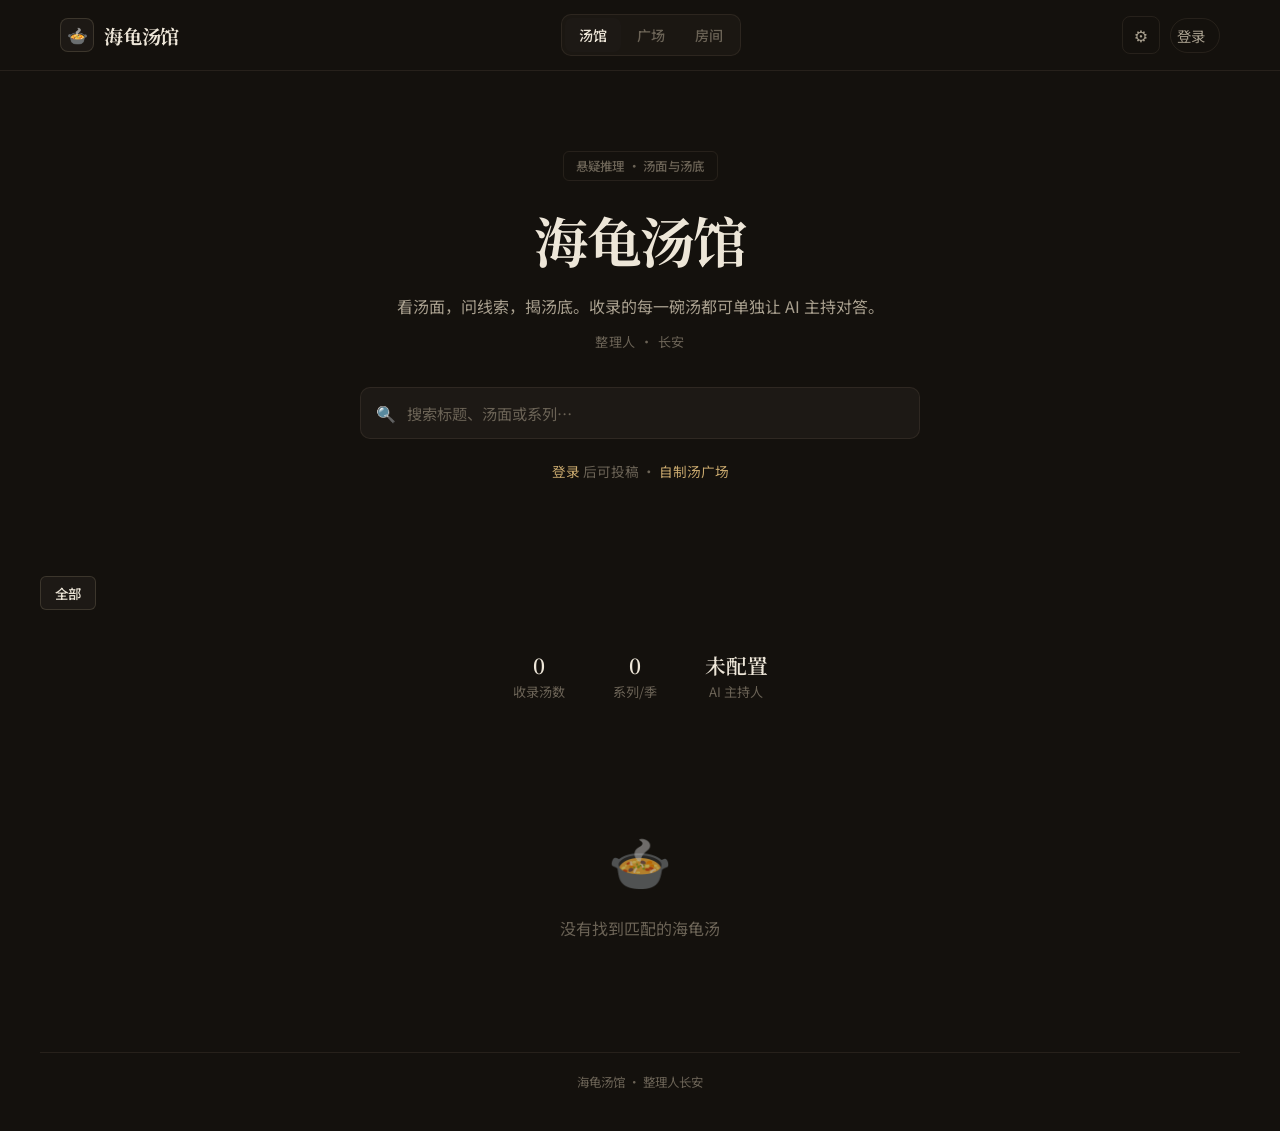
==== frontend/index.html @ 5878ccf5 "适配普通 PHP 虚拟主机：PHP 7.4 兼容、MySQL/SQLite 双驱、无 URL 重写、Resend 邮件 - 移除 PHP 8+ 箭头函数，补齐 str_starts_with/ends" ====
<!DOCTYPE html>
<html lang="zh-CN">
<head>
  <meta charset="UTF-8" />
  <meta name="viewport" content="width=device-width, initial-scale=1.0, maximum-scale=1.0, user-scalable=no, viewport-fit=cover" />
  <title>海龟汤馆 · 悬疑推理收录站</title>
  <meta name="description" content="收录经典海龟汤谜题，AI 主持、多人房间、邮箱注册登录。" />
  <link rel="preconnect" href="https://fonts.googleapis.com" />
  <link rel="preconnect" href="https://fonts.gstatic.com" crossorigin />
  <link href="https://fonts.googleapis.com/css2?family=Noto+Serif+SC:wght@400;600;700&family=Noto+Sans+SC:wght@300;400;500;700&display=swap" rel="stylesheet" />
  <link rel="stylesheet" href="./css/styles.css?v=17" />
  <link rel="manifest" href="./manifest.json" />
  <meta name="apple-mobile-web-app-capable" content="yes" />
  <meta name="apple-mobile-web-app-status-bar-style" content="black-translucent" />
</head>
<body>
  <div id="app"></div>
  <div id="toast" class="toast"></div>
  <script src="./js/marked.min.js"></script>
  <script src="./js/purify.min.js"></script>
  <script src="./js/app.js?v=17"></script>
  <script>
    if ('serviceWorker' in navigator) {
      navigator.serviceWorker.register('./sw.js').catch(() => {});
    }
  </script>
</body>
</html>
---- frontend/css/styles.css ----
:root {
  --bg: #14110d;
  --bg-2: #1a1612;
  --bg-3: #221d18;
  --card: rgba(200, 180, 150, 0.04);
  --card-hover: rgba(200, 180, 150, 0.07);
  --card-solid: #1d1915;
  --text: #ede6d8;
  --text-2: #a89f8e;
  --text-3: #6b6356;
  --accent: #c9a96e;
  --accent-2: #c9a96e;
  --accent-glow: rgba(201, 169, 110, 0.2);
  --danger: #d97168;
  --success: #8aa872;
  --warning: #d4a968;
  --shadow: 0 16px 48px rgba(0, 0, 0, 0.4);
  --shadow-sm: 0 6px 20px rgba(0, 0, 0, 0.24);
  --radius: 14px;
  --radius-sm: 10px;
  --radius-xs: 6px;
  --line: rgba(200, 180, 150, 0.1);
  --line-strong: rgba(200, 180, 150, 0.18);
}

* {
  box-sizing: border-box;
}

html {
  scroll-behavior: smooth;
}

html, body {
  margin: 0;
  padding: 0;
  background: var(--bg);
  color: var(--text);
  font-family: "Noto Sans SC", system-ui, -apple-system, BlinkMacSystemFont, sans-serif;
  min-height: 100vh;
  -webkit-font-smoothing: antialiased;
  -moz-osx-font-smoothing: grayscale;
}

::selection {
  background: rgba(201, 169, 110, 0.25);
  color: #fff;
}

#app {
  min-height: 100vh;
}

a {
  color: inherit;
  text-decoration: none;
}

button {
  font-family: inherit;
  border: none;
  cursor: pointer;
}

input, textarea {
  font-family: inherit;
}

/* Scrollbar */
::-webkit-scrollbar {
  width: 8px;
  height: 8px;
}
::-webkit-scrollbar-track {
  background: transparent;
}
::-webkit-scrollbar-thumb {
  background: rgba(200, 180, 150, 0.12);
  border-radius: 99px;
}
::-webkit-scrollbar-thumb:hover {
  background: rgba(200, 180, 150, 0.2);
}

/* Background */
.page {
  min-height: 100vh;
  position: relative;
  overflow-x: hidden;
}

.page::before {
  content: "";
  position: fixed;
  inset: 0;
  background: var(--bg);
  z-index: -2;
  pointer-events: none;
}

.container {
  max-width: 1200px;
  margin: 0 auto;
  padding: 0 20px;
}

.container-sm {
  max-width: 480px;
  margin: 0 auto;
  padding: 0 20px;
}

/* Header */
.header {
  padding: 14px 0;
  padding-top: calc(14px + env(safe-area-inset-top, 0px));
  position: sticky;
  top: 0;
  z-index: 50;
  background: var(--bg);
  border-bottom: 1px solid var(--line);
}

.header-inner {
  display: flex;
  align-items: center;
  justify-content: space-between;
  gap: 16px;
}

.logo {
  display: flex;
  align-items: center;
  gap: 10px;
  font-weight: 700;
  font-size: 1.2rem;
  letter-spacing: -0.01em;
  transition: opacity 0.2s ease;
  font-family: "Noto Serif SC", serif;
}

.logo:hover {
  opacity: 0.85;
}

.logo-icon {
  width: 34px;
  height: 34px;
  border-radius: 8px;
  background: var(--card-solid);
  border: 1px solid var(--line-strong);
  display: grid;
  place-items: center;
  font-size: 1.05rem;
}

.nav {
  display: flex;
  align-items: center;
  gap: 2px;
  background: var(--card);
  padding: 3px;
  border-radius: var(--radius-sm);
  border: 1px solid var(--line);
}

.nav-item {
  padding: 7px 14px;
  border-radius: 7px;
  color: var(--text-3);
  font-size: 0.88rem;
  font-weight: 500;
  transition: all 0.2s ease;
}

.nav-item:hover {
  color: var(--text-2);
  background: var(--card-hover);
}

.nav-item.active {
  color: var(--text);
  background: var(--card-solid);
}

.header-actions {
  display: flex;
  align-items: center;
  gap: 10px;
}

.btn-icon {
  width: 38px;
  height: 38px;
  border-radius: 8px;
  background: transparent;
  color: var(--text-2);
  display: grid;
  place-items: center;
  transition: all 0.2s ease;
  font-size: 1rem;
  border: 1px solid var(--line);
}

.btn-icon:hover {
  background: var(--card-hover);
  color: var(--text);
}

.btn-icon.has-key {
  color: var(--success);
  border-color: rgba(138, 168, 114, 0.3);
}

.user-chip {
  display: inline-flex;
  align-items: center;
  gap: 8px;
  padding: 6px 14px 6px 6px;
  border-radius: 999px;
  background: transparent;
  color: var(--text-2);
  font-size: 0.9rem;
  transition: all 0.2s ease;
  border: 1px solid var(--line);
}

.user-chip:hover {
  background: var(--card-hover);
  color: var(--text);
}

.user-avatar {
  width: 26px;
  height: 26px;
  border-radius: 50%;
  background: var(--card-solid);
  border: 1px solid var(--line-strong);
  color: var(--accent);
  display: grid;
  place-items: center;
  font-size: 0.8rem;
  font-weight: 700;
}

/* Hero */
.hero {
  padding: 80px 0 48px;
  text-align: center;
  position: relative;
}

.hero-badge {
  display: inline-flex;
  align-items: center;
  gap: 8px;
  padding: 5px 12px;
  border-radius: var(--radius-xs);
  background: transparent;
  color: var(--text-3);
  font-size: 0.78rem;
  font-weight: 500;
  margin-bottom: 28px;
  border: 1px solid var(--line);
  letter-spacing: 0.02em;
}

.hero h1 {
  font-family: "Noto Serif SC", serif;
  font-size: clamp(2.2rem, 6vw, 3.4rem);
  font-weight: 700;
  margin: 0 0 20px;
  line-height: 1.15;
  letter-spacing: -0.02em;
  color: var(--text);
}

.hero p {
  color: var(--text-2);
  font-size: 1rem;
  max-width: 560px;
  margin: 0 auto 12px;
  line-height: 1.8;
}

.curator {
  color: var(--text-3);
  font-size: 0.82rem;
  font-weight: 400;
  margin-bottom: 36px;
  letter-spacing: 0.06em;
}

.search-box {
  position: relative;
  max-width: 560px;
  margin: 0 auto;
}

.search-box input {
  width: 100%;
  padding: 14px 20px 14px 46px;
  border-radius: var(--radius-sm);
  border: 1px solid var(--line);
  background: var(--card-solid);
  color: var(--text);
  font-size: 0.95rem;
  outline: none;
  transition: all 0.2s ease;
}

.search-box input::placeholder {
  color: var(--text-3);
}

.search-box input:focus {
  border-color: var(--accent);
  background: var(--bg-3);
}

.search-icon {
  position: absolute;
  left: 16px;
  top: 50%;
  transform: translateY(-50%);
  color: var(--text-3);
  pointer-events: none;
  font-size: 1rem;
}

/* Filters */
.filters {
  display: flex;
  gap: 8px;
  overflow-x: auto;
  padding: 8px 0 28px;
  margin-top: 24px;
  -webkit-overflow-scrolling: touch;
  scrollbar-width: none;
}

.filters::-webkit-scrollbar {
  display: none;
}

.filter-chip {
  flex-shrink: 0;
  padding: 6px 14px;
  border-radius: var(--radius-xs);
  background: transparent;
  color: var(--text-2);
  font-size: 0.84rem;
  font-weight: 500;
  border: 1px solid var(--line);
  transition: all 0.2s ease;
}

.filter-chip:hover {
  background: var(--card-hover);
  color: var(--text);
}

.filter-chip.active {
  background: var(--card-solid);
  color: var(--text);
  border-color: var(--line-strong);
}

/* Stats */
.stats-bar {
  display: flex;
  justify-content: center;
  gap: 48px;
  padding: 12px 0 32px;
  color: var(--text-3);
  font-size: 0.82rem;
}

.stat {
  text-align: center;
}

.stat strong {
  color: var(--text);
  font-size: 1.3rem;
  font-weight: 600;
  display: block;
  margin-bottom: 2px;
  font-family: "Noto Serif SC", serif;
}

/* Section titles */
.section-title {
  font-family: "Noto Serif SC", serif;
  font-size: 1.2rem;
  font-weight: 600;
  margin: 40px 0 18px;
  padding-left: 12px;
  border-left: 2px solid var(--accent);
  display: flex;
  align-items: center;
  gap: 10px;
  color: var(--text);
}

/* Cards grid */
.grid {
  display: grid;
  grid-template-columns: repeat(auto-fill, minmax(min(100%, 290px), 1fr));
  gap: 16px;
  padding-bottom: 48px;
}

.card {
  background: var(--card);
  border: 1px solid var(--line);
  border-radius: var(--radius);
  padding: 20px;
  cursor: pointer;
  transition: border-color 0.2s ease, background 0.2s ease;
  position: relative;
  overflow: hidden;
  animation: fadeInUp 0.4s ease both;
}

.card:hover {
  border-color: var(--line-strong);
  background: var(--card-hover);
}

.card-tag {
  display: inline-flex;
  align-items: center;
  gap: 4px;
  padding: 3px 10px;
  border-radius: var(--radius-xs);
  background: transparent;
  color: var(--accent);
  font-size: 0.72rem;
  font-weight: 500;
  margin-bottom: 12px;
  letter-spacing: 0.02em;
  border: 1px solid var(--line);
}

.card h3 {
  font-family: "Noto Serif SC", serif;
  font-size: 1.08rem;
  font-weight: 600;
  margin: 0 0 8px;
  line-height: 1.4;
  color: var(--text);
}

.card p {
  color: var(--text-3);
  font-size: 0.86rem;
  line-height: 1.65;
  margin: 0;
  display: -webkit-box;
  -webkit-line-clamp: 3;
  -webkit-box-orient: vertical;
  overflow: hidden;
}

/* Modal / detail */
.overlay {
  position: fixed;
  inset: 0;
  background: rgba(0, 0, 0, 0.7);
  z-index: 100;
  opacity: 0;
  pointer-events: none;
  transition: opacity 0.25s ease;
}

.overlay.open {
  opacity: 1;
  pointer-events: auto;
}

.modal {
  position: fixed;
  left: 50%;
  top: 50%;
  transform: translate(-50%, -48%) scale(0.98);
  width: min(760px, calc(100vw - 32px));
  max-height: calc(100vh - 32px);
  background: var(--bg-2);
  border: 1px solid var(--line-strong);
  border-radius: var(--radius);
  box-shadow: var(--shadow);
  z-index: 101;
  opacity: 0;
  pointer-events: none;
  transition: opacity 0.25s ease, transform 0.25s ease;
  display: flex;
  flex-direction: column;
}

.modal.open {
  opacity: 1;
  pointer-events: auto;
  transform: translate(-50%, -50%) scale(1);
}

.modal-header {
  display: flex;
  align-items: flex-start;
  justify-content: space-between;
  gap: 16px;
  padding: 26px 28px 18px;
  border-bottom: 1px solid rgba(200, 180, 150, 0.08);
}

.modal-title {
  font-family: "Noto Serif SC", serif;
  font-size: 1.5rem;
  font-weight: 700;
  margin: 0 0 8px;
  line-height: 1.25;
}

.modal-meta {
  color: var(--text-3);
  font-size: 0.85rem;
}

.modal-close {
  width: 38px;
  height: 38px;
  border-radius: 50%;
  background: rgba(200, 180, 150, 0.06);
  color: var(--text-2);
  display: grid;
  place-items: center;
  flex-shrink: 0;
  transition: all 0.2s ease;
  border: 1px solid rgba(200, 180, 150, 0.08);
  font-size: 1.1rem;
}

.modal-close:hover {
  background: rgba(200, 180, 150, 0.13);
  color: var(--text);
  transform: rotate(90deg);
}

.modal-body {
  padding: 24px 28px;
  overflow-y: auto;
  flex: 1;
}

.section-label {
  display: inline-flex;
  align-items: center;
  gap: 8px;
  font-size: 0.78rem;
  font-weight: 700;
  text-transform: uppercase;
  letter-spacing: 0.08em;
  margin-bottom: 10px;
  color: var(--accent);
}

.section-label::before {
  content: "";
  width: 6px;
  height: 6px;
  border-radius: 50%;
  background: currentColor;
}

.section-label.base {
  color: var(--accent-2);
  display: flex;
  align-items: center;
  gap: 10px;
}

.reveal-toggle {
  background: rgba(201, 169, 110, 0.12);
  color: var(--accent-2);
  border: 1px solid rgba(201, 169, 110, 0.25);
  padding: 4px 12px;
  border-radius: 999px;
  font-size: 0.78rem;
  font-weight: 600;
  cursor: pointer;
  transition: all 0.2s ease;
}

.reveal-toggle:hover {
  background: rgba(201, 169, 110, 0.2);
}

.section-label.ai {
  color: var(--warning);
}

.section-label.base::before,
.section-label.ai::before {
  background: currentColor;
}

.text-block {
  background: rgba(200, 180, 150, 0.04);
  border: 1px solid rgba(200, 180, 150, 0.07);
  border-radius: var(--radius-sm);
  padding: 12px 16px;
  line-height: 1.6;
  color: var(--text-2);
  font-size: 0.95rem;
  white-space: pre-wrap;
  margin-bottom: 16px;
}

.text-block:last-child {
  margin-bottom: 0;
}

.modal-actions {
  display: flex;
  gap: 10px;
  padding: 14px 20px 20px;
  border-top: 1px solid rgba(200, 180, 150, 0.08);
  flex-wrap: nowrap;
}

.modal-actions .btn {
  flex: 1;
  min-width: 0;
  padding: 10px 14px;
  font-size: 0.9rem;
}

.btn {
  flex: 1;
  min-width: 120px;
  padding: 14px 22px;
  border-radius: var(--radius-sm);
  font-size: 0.95rem;
  font-weight: 600;
  display: inline-flex;
  align-items: center;
  justify-content: center;
  gap: 8px;
  transition: all 0.2s ease;
  border: 1px solid transparent;
}

.btn-primary {
  background: var(--accent);
  color: #1a1206;
}

.btn-primary:hover {
  background: #d8b87c;
}

.btn-primary:active {
  background: #b8985e;
}

.btn-secondary {
  background: var(--card-solid);
  color: var(--text);
  border: 1px solid var(--line-strong);
}

.btn-secondary:hover {
  background: var(--bg-3);
}

.btn-danger {
  background: transparent;
  color: var(--danger);
  border: 1px solid rgba(217, 113, 104, 0.3);
}

.btn-danger:hover {
  background: rgba(217, 113, 104, 0.1);
}

.btn-ghost {
  background: transparent;
  color: var(--text-2);
  border: 1px solid var(--line);
}

.btn-ghost:hover {
  background: rgba(200, 180, 150, 0.06);
  color: var(--text);
}

.btn:disabled {
  opacity: 0.5;
  cursor: not-allowed;
  transform: none !important;
  box-shadow: none;
}

/* AI 问答区（单人模式） */
.ai-area {
  margin-top: 8px;
  border: 1px solid rgba(212, 169, 104, 0.18);
  border-radius: var(--radius-sm);
  background: rgba(212, 169, 104, 0.05);
  padding: 18px;
  margin-bottom: 22px;
}

.ai-hint {
  font-size: 0.82rem;
  color: var(--text-3);
  margin: 0 0 14px;
  line-height: 1.6;
}

.ai-hint .warn {
  color: var(--warning);
}

.empty-hint {
  display: block;
  color: var(--text-3);
  font-style: italic;
  opacity: 0.7;
  padding: 4px 0;
}

.ai-history {
  max-height: 220px;
  overflow-y: auto;
  margin-bottom: 14px;
  padding-right: 4px;
}

.ai-turn {
  margin-bottom: 10px;
  padding: 12px 14px;
  background: rgba(200, 180, 150, 0.03);
  border-radius: var(--radius-xs);
  border: 1px solid rgba(200, 180, 150, 0.05);
}

.ai-turn:last-child {
  margin-bottom: 0;
}

.ai-q {
  font-size: 0.88rem;
  color: var(--text-2);
  margin-bottom: 6px;
}

.ai-q::before {
  content: "问 ";
  color: var(--text-3);
  font-size: 0.78rem;
}

.ai-a {
  font-size: 0.95rem;
  font-weight: 600;
  color: var(--accent);
}

.ai-a::before {
  content: "答 ";
  color: var(--text-3);
  font-size: 0.78rem;
  font-weight: 400;
}

.ai-a.yes { color: var(--success); }
.ai-a.no { color: var(--danger); }
.ai-a.irrelevant { color: var(--text-3); }
.ai-a.win { color: var(--warning); }

.ai-input-row {
  display: flex;
  gap: 10px;
}

.ai-input-row input {
  flex: 1;
  padding: 12px 16px;
  border-radius: var(--radius-xs);
  border: 1px solid rgba(200, 180, 150, 0.1);
  background: rgba(200, 180, 150, 0.05);
  color: var(--text);
  font-size: 0.92rem;
  outline: none;
  transition: all 0.2s ease;
}

.ai-input-row input:focus {
  border-color: rgba(212, 169, 104, 0.45);
  background: rgba(200, 180, 150, 0.07);
}

.ai-input-row input:disabled {
  opacity: 0.5;
  cursor: not-allowed;
}

.ai-input-row button {
  flex-shrink: 0;
  padding: 0 20px;
  border-radius: var(--radius-xs);
  background: var(--warning);
  color: #1a1206;
  font-weight: 600;
  transition: all 0.2s ease;
}

.ai-input-row button:hover:not(:disabled) {
  background: #e0b878;
}

.ai-input-row button:disabled {
  opacity: 0.5;
}

.ai-empty {
  text-align: center;
  color: var(--text-3);
  font-size: 0.85rem;
  padding: 20px 0;
}

/* ========== 汤详情页（全屏） ========== */
.soup-detail-page {
  min-height: 100vh;
  padding-bottom: 60px;
}

.soup-container {
  max-width: 820px;
  padding-top: 8px;
}

.back-btn {
  display: inline-flex;
  align-items: center;
  gap: 4px;
  margin: 16px 0 20px;
  padding: 8px 16px;
  min-width: auto;
  flex: 0 0 auto;
  font-size: 0.88rem;
  color: var(--text-2);
  background: rgba(200, 180, 150, 0.05);
  border: 1px solid rgba(200, 180, 150, 0.08);
  border-radius: 999px;
  transition: all 0.2s ease;
}

.back-btn:hover {
  background: rgba(200, 180, 150, 0.1);
  color: var(--text);
  transform: translateX(-2px);
}

.soup-detail-header {
  margin-bottom: 28px;
  padding-bottom: 24px;
  border-bottom: 1px solid rgba(200, 180, 150, 0.08);
}

.soup-detail-header .card-tag {
  margin-bottom: 12px;
}

.soup-detail-title {
  font-family: "Noto Serif SC", serif;
  font-size: clamp(1.8rem, 4vw, 2.4rem);
  font-weight: 700;
  margin: 0 0 8px;
  line-height: 1.2;
  letter-spacing: -0.02em;
  color: var(--text);
}

.soup-detail-page .text-block {
  font-size: 1rem;
  line-height: 1.85;
  padding: 18px 20px;
  border-radius: var(--radius-sm);
  background: rgba(200, 180, 150, 0.03);
  border: 1px solid rgba(200, 180, 150, 0.06);
}

.soup-detail-page .section-label {
  margin-top: 28px;
  font-size: 0.82rem;
}

.soup-detail-page .ai-area {
  background: rgba(200, 180, 150, 0.03);
  border: 1px solid rgba(200, 180, 150, 0.06);
  border-radius: var(--radius-sm);
  padding: 18px 20px;
  margin-top: 8px;
}

.soup-detail-actions {
  display: flex;
  gap: 12px;
  margin-top: 36px;
  padding-top: 24px;
  border-top: 1px solid rgba(200, 180, 150, 0.08);
  flex-wrap: wrap;
}

.soup-detail-actions .btn {
  flex: 1;
  min-width: 160px;
}

/* 表单 / 输入 */
.field {
  margin-bottom: 18px;
}

.field label {
  display: block;
  font-size: 0.84rem;
  color: var(--text-2);
  margin-bottom: 8px;
  font-weight: 500;
}

.field-hint {
  margin-left: 6px;
  font-size: 0.72rem;
  color: var(--text-3);
  font-weight: 400;
  opacity: 0.8;
}

.input {
  width: 100%;
  padding: 14px 18px;
  border-radius: var(--radius-sm);
  border: 1px solid var(--line);
  background: var(--card-solid);
  color: var(--text);
  font-size: 0.98rem;
  outline: none;
  transition: all 0.2s ease;
}

.input::placeholder {
  color: var(--text-3);
}

.input:focus {
  border-color: var(--accent);
  background: var(--bg-3);
}

.input.mono {
  font-family: "SF Mono", "Fira Code", monospace;
  font-size: 0.88rem;
}

.input-row {
  display: flex;
  gap: 10px;
}

.input-row .input {
  flex: 1;
}

.input-row .btn-code {
  flex-shrink: 0;
  padding: 0 18px;
  background: rgba(200, 180, 150, 0.07);
  color: var(--text);
  border: 1px solid rgba(200, 180, 150, 0.12);
  border-radius: var(--radius-sm);
  font-size: 0.86rem;
  white-space: nowrap;
  transition: all 0.2s ease;
}

.input-row .btn-code:hover:not(:disabled) {
  background: rgba(200, 180, 150, 0.12);
}

.input-row .btn-code:disabled {
  opacity: 0.5;
}

.form-card {
  max-width: 460px;
  margin: 56px auto;
  background: var(--card);
  border: 1px solid rgba(200, 180, 150, 0.08);
  border-radius: var(--radius);
  padding: 36px;
  box-shadow: var(--shadow-sm);
  position: relative;
  animation: fadeInUp 0.5s ease both;
}

.form-card .logo-icon {
  margin: 0 auto 18px;
  width: 52px;
  height: 52px;
  font-size: 1.6rem;
  border-radius: 16px;
}

.form-card::before {
  content: "";
  position: absolute;
  top: 0;
  left: 0;
  right: 0;
  height: 3px;
  background: var(--accent);
  border-radius: var(--radius) var(--radius) 0 0;
}

.form-card h2 {
  font-family: "Noto Serif SC", serif;
  margin: 0 0 6px;
  text-align: center;
  font-size: 1.7rem;
}

.form-card .sub {
  color: var(--text-2);
  text-align: center;
  margin-bottom: 28px;
  font-size: 0.9rem;
}

.form-error {
  background: rgba(217, 113, 104, 0.1);
  border: 1px solid rgba(217, 113, 104, 0.25);
  color: var(--danger);
  padding: 12px 16px;
  border-radius: var(--radius-sm);
  font-size: 0.88rem;
  margin-bottom: 18px;
}

.form-success {
  background: rgba(138, 168, 114, 0.1);
  border: 1px solid rgba(138, 168, 114, 0.25);
  color: var(--success);
  padding: 12px 16px;
  border-radius: var(--radius-sm);
  font-size: 0.88rem;
  margin-bottom: 18px;
}

.form-foot {
  text-align: center;
  margin-top: 20px;
  font-size: 0.88rem;
  color: var(--text-3);
}

.form-foot a {
  color: var(--accent);
}

.form-tabs {
  display: flex;
  gap: 4px;
  background: rgba(200, 180, 150, 0.04);
  border-radius: var(--radius-sm);
  padding: 4px;
  margin-bottom: 26px;
}

.form-tab {
  flex: 1;
  padding: 11px;
  border-radius: 10px;
  color: var(--text-3);
  font-size: 0.9rem;
  font-weight: 500;
  transition: all 0.2s ease;
}

.form-tab.active {
  background: rgba(201, 169, 110, 0.14);
  color: var(--accent);
  box-shadow: inset 0 1px 0 rgba(200, 180, 150, 0.08);
}

/* 设置弹窗 */
.settings-row {
  display: flex;
  align-items: center;
  justify-content: space-between;
  gap: 12px;
  padding: 14px 0;
  border-bottom: 1px solid rgba(200, 180, 150, 0.06);
}

.settings-row:last-child {
  border-bottom: none;
}

.settings-label {
  font-size: 0.92rem;
  color: var(--text-2);
}

.settings-status {
  font-size: 0.8rem;
  padding: 4px 12px;
  border-radius: 999px;
  font-weight: 600;
}

.settings-status.ok {
  color: var(--success);
  background: rgba(138, 168, 114, 0.1);
}

.settings-status.no {
  color: var(--text-3);
  background: rgba(200, 180, 150, 0.05);
}

.warning-box {
  background: rgba(212, 169, 104, 0.07);
  border: 1px solid rgba(212, 169, 104, 0.22);
  color: var(--warning);
  padding: 14px 16px;
  border-radius: var(--radius-sm);
  font-size: 0.84rem;
  line-height: 1.65;
  margin-bottom: 18px;
}

.warning-box strong {
  display: block;
  margin-bottom: 4px;
}

/* 房间页 */
.room-layout {
  display: grid;
  grid-template-columns: 1fr 320px;
  gap: 22px;
  padding: 28px 0 52px;
}

.chat-panel {
  background: var(--card);
  border: 1px solid rgba(200, 180, 150, 0.08);
  border-radius: var(--radius);
  display: flex;
  flex-direction: column;
  height: calc(100vh - 180px);
  min-height: 520px;
  box-shadow: var(--shadow-sm);
  overflow: hidden;
}

.chat-header {
  padding: 18px 22px;
  border-bottom: 1px solid rgba(200, 180, 150, 0.06);
  display: flex;
  align-items: center;
  justify-content: space-between;
  gap: 12px;
  background: rgba(200, 180, 150, 0.02);
}

.chat-title {
  font-family: "SF Mono", monospace;
  font-weight: 700;
  font-size: 1.1rem;
  color: var(--accent);
  letter-spacing: 0.12em;
}

.chat-code {
  color: var(--text-3);
  font-size: 0.8rem;
  margin-top: 4px;
}

.chat-body {
  flex: 1;
  overflow-y: auto;
  padding: 18px 22px;
}

.msg {
  margin-bottom: 14px;
  max-width: 86%;
  animation: fadeInUp 0.35s ease both;
}

.msg .meta {
  font-size: 0.72rem;
  color: var(--text-3);
  margin-bottom: 5px;
  padding: 0 6px;
}

.msg .bubble {
  padding: 11px 15px;
  border-radius: 16px;
  font-size: 0.93rem;
  line-height: 1.55;
  background: rgba(200, 180, 150, 0.06);
  display: inline-block;
  border: 1px solid rgba(200, 180, 150, 0.07);
}

.msg.mine {
  margin-left: auto;
  text-align: right;
}

.msg.mine .bubble {
  background: var(--accent);
  color: #1a1206;
  border: none;
}

.msg.system {
  max-width: 100%;
  text-align: center;
}

.msg.system .bubble {
  background: transparent;
  color: var(--text-3);
  font-size: 0.8rem;
  font-style: italic;
  border: none;
}

.msg.ai_question .bubble {
  background: rgba(212, 169, 104, 0.09);
  border: 1px solid rgba(212, 169, 104, 0.2);
  color: var(--warning);
}

.msg.ai_answer .bubble {
  background: rgba(201, 169, 110, 0.09);
  border: 1px solid rgba(201, 169, 110, 0.2);
  color: var(--accent);
  font-weight: 600;
}

.chat-input {
  padding: 14px 18px;
  border-top: 1px solid rgba(200, 180, 150, 0.06);
  display: flex;
  gap: 10px;
  background: rgba(200, 180, 150, 0.02);
}

.chat-input input {
  flex: 1;
  padding: 12px 16px;
  border-radius: var(--radius-xs);
  border: 1px solid rgba(200, 180, 150, 0.1);
  background: rgba(200, 180, 150, 0.05);
  color: var(--text);
  font-size: 0.94rem;
  outline: none;
  transition: all 0.2s ease;
}

.chat-input input:focus {
  border-color: var(--accent);
  background: rgba(200, 180, 150, 0.07);
}

.chat-input .btn {
  min-width: auto;
  flex: 0 0 auto;
  padding: 0 16px;
  border-radius: var(--radius-xs);
  font-size: 0.9rem;
  font-weight: 600;
}

.chat-ended-notice {
  padding: 10px 18px;
  text-align: center;
  color: var(--warning);
  font-size: 0.85rem;
  background: rgba(212, 169, 104, 0.08);
  border-top: 1px solid rgba(212, 169, 104, 0.12);
}

.room-side {
  display: flex;
  flex-direction: column;
  gap: 18px;
}

.side-card {
  background: var(--card);
  border: 1px solid rgba(200, 180, 150, 0.08);
  border-radius: var(--radius);
  padding: 20px;
  box-shadow: var(--shadow-sm);
}

.side-card h4 {
  margin: 0 0 14px;
  font-size: 0.95rem;
  color: var(--text-2);
  font-weight: 600;
}

.soup-mini {
  font-size: 0.9rem;
  background: rgba(200, 180, 150, 0.03);
  border-radius: var(--radius-sm);
  padding: 14px;
  border: 1px solid rgba(200, 180, 150, 0.06);
}

.soup-mini .t {
  font-family: "Noto Serif SC", serif;
  font-weight: 700;
  margin-bottom: 6px;
  font-size: 1rem;
}

.soup-mini .s {
  color: var(--text-3);
  font-size: 0.78rem;
  margin-bottom: 10px;
}

.soup-mini .surface {
  color: var(--text-2);
  font-size: 0.85rem;
  line-height: 1.7;
  white-space: pre-wrap;
  max-height: 200px;
  overflow-y: auto;
  padding-right: 4px;
}

.no-soup {
  color: var(--text-3);
  font-size: 0.86rem;
  text-align: center;
  padding: 24px 0;
  background: rgba(200, 180, 150, 0.03);
  border-radius: var(--radius-sm);
  border: 1px dashed rgba(200, 180, 150, 0.1);
}

.select-soup-btn {
  width: 100%;
  margin-top: 12px;
  padding: 11px;
  border-radius: var(--radius-xs);
  background: rgba(200, 180, 150, 0.07);
  color: var(--text);
  border: 1px solid rgba(200, 180, 150, 0.12);
  font-size: 0.86rem;
  font-weight: 500;
  transition: all 0.2s ease;
}

.select-soup-btn:hover {
  background: rgba(200, 180, 150, 0.12);
}

/* 房间大厅 */
.room-hall {
  padding: 36px 0 52px;
}

.hall-head {
  display: flex;
  justify-content: space-between;
  align-items: center;
  margin-bottom: 28px;
  flex-wrap: wrap;
  gap: 14px;
}

.hall-head h2 {
  font-family: "Noto Serif SC", serif;
  margin: 0;
  font-size: 1.7rem;
}

.join-box {
  display: flex;
  gap: 10px;
  max-width: 340px;
}

.join-box input {
  flex: 1;
  padding: 11px 16px;
  border-radius: var(--radius-xs);
  border: 1px solid rgba(200, 180, 150, 0.1);
  background: rgba(200, 180, 150, 0.05);
  color: var(--text);
  font-size: 0.94rem;
  outline: none;
  text-transform: uppercase;
  transition: all 0.2s ease;
}

.join-box input:focus {
  border-color: var(--accent);
}

.room-card {
  background: var(--card);
  border: 1px solid rgba(200, 180, 150, 0.08);
  border-radius: var(--radius);
  padding: 20px 22px;
  display: flex;
  align-items: center;
  justify-content: space-between;
  gap: 14px;
  margin-bottom: 12px;
  transition: all 0.25s ease;
  box-shadow: var(--shadow-sm);
}

.room-card:hover {
  border-color: var(--line-strong);
  transform: translateX(4px);
}

.room-card .code {
  font-family: "SF Mono", monospace;
  color: var(--accent);
  font-size: 1.2rem;
  letter-spacing: 0.1em;
  font-weight: 700;
  margin-bottom: 4px;
}

.room-card .info {
  flex: 1;
  color: var(--text-3);
  font-size: 0.85rem;
}

/* 汤选择器（房间内选汤） */
.soup-picker {
  max-height: 50vh;
  overflow-y: auto;
  padding-right: 4px;
}

.soup-pick-item {
  padding: 14px 16px;
  border-radius: var(--radius-xs);
  cursor: pointer;
  transition: all 0.2s ease;
  border: 1px solid transparent;
  margin-bottom: 6px;
}

.soup-pick-item:hover {
  background: rgba(201, 169, 110, 0.08);
  border-color: rgba(201, 169, 110, 0.15);
}

.soup-pick-item .t {
  font-weight: 600;
  font-size: 0.94rem;
  margin-bottom: 3px;
}

.soup-pick-item .s {
  color: var(--text-3);
  font-size: 0.78rem;
}

/* Empty / loading */
.empty {
  text-align: center;
  padding: 90px 20px;
  color: var(--text-3);
}

.empty-icon {
  font-size: 3.2rem;
  margin-bottom: 18px;
  opacity: 0.7;
}

.empty h3 {
  color: var(--text-2);
  margin: 0 0 8px;
  font-size: 1.1rem;
}

.empty p {
  margin: 0;
  line-height: 1.7;
  max-width: 320px;
  margin-inline: auto;
}

.spinner {
  width: 44px;
  height: 44px;
  border: 3px solid var(--line);
  border-top-color: var(--accent);
  border-radius: 50%;
  animation: spin 0.85s linear infinite;
  margin: 0 auto 18px;
}

.spinner.sm {
  width: 16px;
  height: 16px;
  border-width: 2px;
  display: inline-block;
  vertical-align: middle;
  margin: 0;
}

@keyframes spin {
  to { transform: rotate(360deg); }
}

@keyframes fadeInUp {
  from {
    opacity: 0;
    transform: translateY(16px);
  }
  to {
    opacity: 1;
    transform: translateY(0);
  }
}

.card:nth-child(1) { animation-delay: 0ms; }
.card:nth-child(2) { animation-delay: 60ms; }
.card:nth-child(3) { animation-delay: 120ms; }
.card:nth-child(4) { animation-delay: 180ms; }
.card:nth-child(5) { animation-delay: 240ms; }
.card:nth-child(6) { animation-delay: 300ms; }

.footer {
  text-align: center;
  padding: 20px 20px 40px;
  color: var(--text-3);
  font-size: 0.78rem;
  border-top: 1px solid var(--line);
  margin-top: 20px;
}

.footer a {
  color: var(--text-2);
  text-decoration: underline;
  text-underline-offset: 3px;
}

/* 注册提示 */
.reg-hint {
  margin-top: 12px;
  color: var(--text-3);
  font-size: 0.82rem;
  text-align: center;
  line-height: 1.5;
}

/* SMTP 已设置提示 */
.smtp-pass-set {
  color: var(--success, #4ade80);
  font-size: 0.78rem;
  font-weight: normal;
  margin-left: 6px;
}

/* 邮件 provider 单选 */
.provider-radio {
  display: flex;
  gap: 18px;
  flex-wrap: wrap;
  padding: 6px 0;
}
.provider-radio label {
  display: flex;
  align-items: center;
  gap: 6px;
  font-weight: normal;
  cursor: pointer;
}
.provider-radio input[type="radio"] {
  margin: 0;
  cursor: pointer;
}

/* Toast */
.toast {
  position: fixed;
  bottom: 28px;
  left: 50%;
  transform: translateX(-50%) translateY(140%);
  background: var(--card-solid);
  color: var(--text);
  padding: 13px 24px;
  border-radius: 999px;
  border: 1px solid rgba(200, 180, 150, 0.1);
  box-shadow: var(--shadow);
  z-index: 200;
  transition: transform 0.35s cubic-bezier(0.34, 1.56, 0.64, 1), opacity 0.2s ease, visibility 0s linear 0.2s;
  font-size: 0.9rem;
  max-width: 90vw;
  display: flex;
  align-items: center;
  gap: 8px;
  visibility: hidden;
  opacity: 0;
  pointer-events: none;
}

.toast.show {
  transform: translateX(-50%) translateY(0);
  visibility: visible;
  opacity: 1;
  pointer-events: auto;
  transition: transform 0.35s cubic-bezier(0.34, 1.56, 0.64, 1), opacity 0.2s ease;
}

.toast.err {
  border-color: rgba(217, 113, 104, 0.35);
  color: #ffd6d6;
}

.toast.ok {
  border-color: rgba(138, 168, 114, 0.35);
  color: #dcfce7;
}

/* 个人中心 */
.profile-grid {
  display: grid;
  grid-template-columns: 1fr 1fr;
  gap: 20px;
  padding: 28px 0 52px;
  animation: fadeInUp 0.45s ease both;
}

.profile-header {
  padding: 40px 0 24px;
  display: flex;
  align-items: center;
  gap: 18px;
}

.profile-header .avatar {
  width: 64px;
  height: 64px;
  border-radius: 50%;
  background: var(--card-solid);
  border: 1px solid var(--line-strong);
  color: var(--accent);
  display: grid;
  place-items: center;
  font-size: 1.6rem;
  font-weight: 700;
}

.profile-header .info h2 {
  margin: 0 0 4px;
  font-size: 1.4rem;
  font-family: "Noto Serif SC", serif;
}

.profile-header .info p {
  margin: 0;
  color: var(--text-3);
  font-size: 0.9rem;
}

.profile-card {
  background: var(--card);
  border: 1px solid rgba(200, 180, 150, 0.08);
  border-radius: var(--radius);
  padding: 24px;
  box-shadow: var(--shadow-sm);
}

.profile-card h3 {
  margin: 0 0 18px;
  font-size: 1.05rem;
  font-family: "Noto Serif SC", serif;
}

.profile-stat {
  display: flex;
  justify-content: space-between;
  padding: 10px 0;
  border-bottom: 1px solid rgba(200, 180, 150, 0.06);
  font-size: 0.9rem;
}

.profile-stat:last-child { border-bottom: none; }
.profile-stat .v { color: var(--accent); font-weight: 600; }

/* Focus visible */
:focus-visible {
  outline: 2px solid var(--accent);
  outline-offset: 2px;
}

/* Skeleton */
.skeleton {
  background: rgba(200, 180, 150, 0.06);
  background-size: 200% 100%;
  animation: shimmer 1.4s ease-in-out infinite;
  border-radius: var(--radius-sm);
}

@keyframes shimmer {
  0% { background-position: 200% 0; }
  100% { background-position: -200% 0; }
}

/* Mobile nav toggle */
.mobile-menu-btn {
  display: none;
  width: 40px;
  height: 40px;
  border-radius: 12px;
  background: rgba(200, 180, 150, 0.06);
  color: var(--text-2);
  border: 1px solid rgba(200, 180, 150, 0.08);
  place-items: center;
  font-size: 1.15rem;
  transition: all 0.2s ease;
}

.mobile-menu-btn:hover {
  background: rgba(200, 180, 150, 0.12);
  color: var(--text);
}

.mobile-nav {
  display: none;
  position: absolute;
  top: calc(100% + 8px);
  left: 20px;
  right: 20px;
  background: var(--bg-2);
  border: 1px solid rgba(200, 180, 150, 0.08);
  border-radius: var(--radius-sm);
  padding: 8px;
  z-index: 60;
  box-shadow: var(--shadow);
  animation: fadeInUp 0.2s ease both;
}

.mobile-nav.open {
  display: block;
}

.mobile-nav a {
  display: block;
  padding: 12px 14px;
  border-radius: 10px;
  color: var(--text-2);
  font-size: 0.95rem;
  font-weight: 500;
  transition: all 0.2s ease;
}

.mobile-nav a:hover,
.mobile-nav a.active {
  background: rgba(201, 169, 110, 0.1);
  color: var(--accent);
}

/* Mobile */
@media (max-width: 860px) {
  .room-layout {
    grid-template-columns: 1fr;
  }

  .chat-panel {
    height: 62vh;
    min-height: 420px;
  }

  .room-side {
    flex-direction: row;
    flex-wrap: wrap;
  }

  .room-side .side-card {
    flex: 1 1 260px;
  }
}

@media (max-width: 640px) {
  .hero {
    padding: 36px 0 28px;
  }

  .hero h1 {
    font-size: 2.2rem;
  }

  .card {
    padding: 18px;
  }

  .modal {
    width: 100vw;
    max-height: 100vh;
    max-height: 100dvh;
    border-radius: var(--radius) var(--radius) 0 0;
    left: 0;
    top: auto;
    bottom: 0;
    transform: translateY(100%) scale(1);
    opacity: 1;
    transition: transform 0.35s cubic-bezier(0.34, 1.56, 0.64, 1);
  }

  .modal.open {
    transform: translateY(0) scale(1);
    opacity: 1;
  }

  .modal-header {
    padding: 16px 20px 12px;
  }

  .modal-title {
    font-size: 1.2rem;
  }

  .modal-body {
    padding: 16px 20px;
  }

  .modal-actions {
    padding: 12px 20px;
    padding-bottom: calc(12px + env(safe-area-inset-bottom, 0px));
  }

  .modal-actions .btn {
    padding: 10px 12px;
    font-size: 0.85rem;
    min-width: 0;
  }

  .stats-bar {
    gap: 24px;
  }

  .nav {
    display: none;
  }

  .mobile-menu-btn {
    display: grid;
  }

  .profile-grid {
    grid-template-columns: 1fr;
  }

  .form-card {
    margin: 28px 12px;
    padding: 28px 22px;
  }

  .room-side {
    flex-direction: column;
  }

  .hall-head {
    flex-direction: column;
    align-items: stretch;
  }

  .join-box {
    max-width: none;
  }
}

/* ========== Admin ========== */
.admin-layout {
  display: flex;
  gap: 20px;
  padding-top: 20px;
  padding-bottom: 40px;
  min-height: calc(100vh - 80px);
}

.admin-sidebar {
  flex: 0 0 200px;
  display: flex;
  flex-direction: column;
  gap: 4px;
  position: sticky;
  top: 80px;
  align-self: flex-start;
}

.admin-nav-item {
  padding: 10px 14px;
  border-radius: var(--radius-xs);
  color: var(--text-2);
  font-size: 0.9rem;
  font-weight: 500;
  transition: all 0.2s ease;
}

.admin-nav-item:hover {
  background: rgba(200, 180, 150, 0.06);
  color: var(--text);
}

.admin-nav-item.active {
  background: var(--card-solid);
  color: var(--text);
  border-left: 2px solid var(--accent);
}

.admin-main {
  flex: 1;
  min-width: 0;
}

.admin-loading {
  display: flex;
  justify-content: center;
  padding: 60px 0;
}

.spinner {
  width: 36px;
  height: 36px;
  border: 3px solid rgba(200, 180, 150, 0.1);
  border-top-color: var(--accent);
  border-radius: 50%;
  animation: spin 0.7s linear infinite;
}

@keyframes spin {
  to { transform: rotate(360deg); }
}

.admin-section {
  margin-bottom: 28px;
}

.admin-title {
  font-family: "Noto Serif SC", serif;
  font-size: 1.35rem;
  font-weight: 700;
  margin: 0 0 18px;
}

.admin-subtitle {
  font-size: 1.05rem;
  font-weight: 600;
  margin: 0 0 12px;
  color: var(--text-2);
}

.admin-stat-grid {
  display: grid;
  grid-template-columns: repeat(auto-fill, minmax(min(100%, 200px), 1fr));
  gap: 14px;
}

.admin-stat-card {
  background: var(--card);
  border: 1px solid rgba(200, 180, 150, 0.08);
  border-radius: var(--radius-sm);
  padding: 16px;
  display: flex;
  align-items: center;
  gap: 14px;
}

.admin-stat-icon {
  font-size: 1.8rem;
  flex-shrink: 0;
}

.admin-stat-value {
  font-size: 1.3rem;
  font-weight: 700;
  line-height: 1.2;
}

.admin-stat-label {
  font-size: 0.8rem;
  color: var(--text-3);
  margin-top: 2px;
}

.admin-stat-sub {
  font-size: 0.72rem;
  color: var(--accent);
  margin-top: 2px;
}

.admin-table {
  width: 100%;
  border-collapse: collapse;
  font-size: 0.85rem;
}

.admin-table th {
  text-align: left;
  padding: 10px 12px;
  border-bottom: 1px solid rgba(200, 180, 150, 0.12);
  color: var(--text-3);
  font-weight: 600;
  font-size: 0.8rem;
  text-transform: uppercase;
  letter-spacing: 0.03em;
  white-space: nowrap;
}

.admin-table td {
  padding: 10px 12px;
  border-bottom: 1px solid rgba(200, 180, 150, 0.05);
  vertical-align: middle;
}

.admin-table tr:hover td {
  background: rgba(200, 180, 150, 0.03);
}

.admin-table a {
  color: var(--accent);
}

.tag {
  display: inline-block;
  padding: 2px 8px;
  border-radius: 999px;
  font-size: 0.72rem;
  font-weight: 600;
  white-space: nowrap;
}

.tag-success { background: rgba(138, 168, 114, 0.12); color: var(--success); border: 1px solid rgba(138, 168, 114, 0.25); }
.tag-danger { background: rgba(217, 113, 104, 0.12); color: var(--danger); border: 1px solid rgba(217, 113, 104, 0.25); }
.tag-info { background: rgba(201, 169, 110, 0.1); color: var(--accent); border: 1px solid rgba(201, 169, 110, 0.25); }
.tag-muted { background: transparent; color: var(--text-3); border: 1px solid var(--line); }

.admin-toolbar {
  display: flex;
  align-items: center;
  justify-content: space-between;
  gap: 12px;
  margin-bottom: 16px;
  flex-wrap: wrap;
}

.admin-toolbar-right {
  display: flex;
  gap: 8px;
  flex-wrap: wrap;
}

.admin-search {
  min-width: 200px;
  padding: 8px 12px;
  font-size: 0.85rem;
}

.admin-select {
  padding: 8px 12px;
  font-size: 0.85rem;
}

.admin-btn-sm {
  padding: 8px 14px !important;
  font-size: 0.82rem !important;
}

.admin-actions {
  display: flex;
  gap: 6px;
  flex-wrap: wrap;
}

.admin-act-btn {
  background: rgba(200, 180, 150, 0.06);
  color: var(--text-2);
  border: 1px solid rgba(200, 180, 150, 0.08);
  padding: 4px 10px;
  border-radius: 6px;
  font-size: 0.78rem;
  cursor: pointer;
  white-space: nowrap;
  transition: all 0.2s ease;
}

.admin-act-btn:hover {
  background: rgba(200, 180, 150, 0.12);
  color: var(--text);
}

.admin-act-btn.danger {
  color: var(--danger);
  border-color: rgba(217, 113, 104, 0.2);
}

.admin-act-btn.danger:hover {
  background: rgba(217, 113, 104, 0.15);
}

.admin-row {
  display: flex;
  gap: 12px;
}

.admin-row .field {
  flex: 1;
}

.admin-form {
  display: flex;
  flex-direction: column;
  gap: 16px;
  max-width: 500px;
}

.admin-form-row {
  display: flex;
  align-items: center;
  gap: 8px;
  font-size: 0.9rem;
  color: var(--text-2);
}

.admin-hint {
  color: var(--text-3);
  font-size: 0.85rem;
  margin-bottom: 10px;
}

.admin-empty {
  color: var(--text-3);
  text-align: center;
  padding: 30px 0;
}

.admin-error {
  color: var(--danger);
  padding: 30px 0;
  text-align: center;
}

.admin-tip {
  font-size: 0.85rem;
  color: var(--text-2);
  margin: 0 0 14px;
  line-height: 1.6;
}

.admin-tip strong {
  color: var(--warning);
}

.admin-tag-warn {
  display: inline-block;
  padding: 2px 8px;
  background: rgba(255, 180, 0, 0.12);
  color: var(--warning);
  border-radius: 999px;
  font-size: 0.78rem;
  border: 1px solid rgba(255, 180, 0, 0.25);
}

.admin-msg-content {
  max-width: 400px;
  overflow: hidden;
  text-overflow: ellipsis;
  white-space: nowrap;
}

.admin-pagination {
  display: flex;
  gap: 6px;
  justify-content: center;
  margin-top: 16px;
}

.admin-page-btn {
  min-width: 34px;
  height: 34px;
  padding: 0 8px;
  border-radius: 8px;
  background: rgba(200, 180, 150, 0.06);
  color: var(--text-2);
  font-size: 0.82rem;
  border: 1px solid rgba(200, 180, 150, 0.08);
  cursor: pointer;
  transition: all 0.2s ease;
}

.admin-page-btn:hover {
  background: rgba(200, 180, 150, 0.12);
  color: var(--text);
}

.admin-page-btn.active {
  background: rgba(201, 169, 110, 0.15);
  color: var(--accent);
  border-color: var(--accent);
}

@media (max-width: 768px) {
  .admin-layout {
    flex-direction: column;
    gap: 0;
    padding-top: 12px;
  }

  .admin-sidebar {
    flex: 0 0 auto;
    width: 100%;
    flex-direction: row;
    overflow-x: auto;
    position: static;
    top: auto;
    gap: 4px;
    padding-bottom: 10px;
    margin-bottom: 12px;
    border-bottom: 1px solid rgba(200, 180, 150, 0.08);
    scrollbar-width: none;
  }

  .admin-sidebar::-webkit-scrollbar { display: none; }

  .admin-nav-item {
    flex-shrink: 0;
    border-left: none !important;
    border-radius: 8px;
    padding: 8px 12px;
    font-size: 0.82rem;
    white-space: nowrap;
  }

  .admin-nav-item.active {
    border-left: none !important;
    border-bottom: none;
    background: rgba(201, 169, 110, 0.15);
  }

  .admin-table {
    font-size: 0.75rem;
    display: block;
    overflow-x: auto;
    white-space: nowrap;
    scrollbar-width: none;
    -webkit-overflow-scrolling: touch;
  }

  .admin-table::-webkit-scrollbar { display: none; }

  .admin-table thead,
  .admin-table tbody,
  .admin-table tr {
    display: table;
    table-layout: auto;
    width: max-content;
  }

  .admin-table th,
  .admin-table td {
    padding: 6px 8px;
  }

  .admin-toolbar {
    flex-direction: column;
    align-items: stretch;
  }

  .admin-toolbar-right {
    flex-direction: column;
    gap: 8px;
  }

  .admin-search,
  .admin-select {
    min-width: 0;
    width: 100%;
  }

  .admin-btn-sm {
    width: 100%;
  }

  .admin-stat-grid {
    grid-template-columns: repeat(2, 1fr);
    gap: 10px;
  }

  .admin-stat-card {
    padding: 12px;
    gap: 10px;
  }

  .admin-stat-icon {
    font-size: 1.3rem;
  }

  .admin-stat-value {
    font-size: 1rem;
  }

  .admin-actions {
    gap: 4px;
  }

  .admin-act-btn {
    padding: 3px 6px;
    font-size: 0.7rem;
  }

  .admin-msg-content {
    max-width: 100px;
  }

  .admin-main {
    padding-bottom: 40px;
  }
}

/* ===================== Markdown 渲染样式 ===================== */
/* md-body 容器：覆盖 .text-block 的 pre-wrap，让 marked 输出的 HTML 正常排版 */
.text-block.md-body {
  white-space: normal;
  word-break: break-word;
}

.md-body > *:first-child { margin-top: 0; }
.md-body > *:last-child { margin-bottom: 0; }

/* 段落 */
.md-body p {
  margin: 0 0 10px 0;
  line-height: 1.7;
}

/* 标题 */
.md-body h1, .md-body h2, .md-body h3,
.md-body h4, .md-body h5, .md-body h6 {
  margin: 16px 0 8px 0;
  font-weight: 700;
  color: var(--text-1, #f2f4f8);
  line-height: 1.4;
}
.md-body h1 { font-size: 1.25rem; }
.md-body h2 { font-size: 1.15rem; }
.md-body h3 { font-size: 1.05rem; }
.md-body h4, .md-body h5, .md-body h6 { font-size: 1rem; }

/* 加粗 / 斜体 */
.md-body strong { font-weight: 700; color: var(--text); }
.md-body em { font-style: italic; color: var(--danger); } /* 红色规则：倾斜体 */

/* 蓝色规则：<span style="color: blue;"> 下划线标注 */
.md-body span[style*="color: blue"],
.md-body span[style*="color:blue"] {
  color: #4dabf7 !important;
  font-weight: 500;
  text-decoration: none;
}
/* 蓝色规则内的加粗保持蓝色 */
.md-body span[style*="color: blue"] strong,
.md-body span[style*="color:blue"] strong {
  color: #4dabf7;
  font-weight: 700;
}

/* 删除线 */
.md-body del { color: var(--text-3, #768094); }

/* 引用块（汤源里的 > 选自...） */
.md-body blockquote {
  margin: 8px 0;
  padding: 6px 12px;
  border-left: 3px solid rgba(201, 169, 110, 0.4);
  background: rgba(201, 169, 110, 0.05);
  color: var(--text-3, #768094);
  font-size: 0.88rem;
  border-radius: 0 6px 6px 0;
}

/* 列表 */
.md-body ul, .md-body ol {
  margin: 8px 0;
  padding-left: 24px;
}
.md-body li { margin: 4px 0; line-height: 1.7; }

/* 表格（规则怪谈汤大量使用） */
.md-body table {
  width: 100%;
  border-collapse: collapse;
  margin: 12px 0;
  font-size: 0.9rem;
  display: block;
  overflow-x: auto;
  -webkit-overflow-scrolling: touch;
}
.md-body thead { background: rgba(200, 180, 150, 0.04); }
.md-body th, .md-body td {
  border: 1px solid rgba(200, 180, 150, 0.1);
  padding: 8px 10px;
  text-align: left;
  vertical-align: top;
  line-height: 1.7;
  word-break: break-word;
}
.md-body th { font-weight: 600; color: var(--text-1, #f2f4f8); }
.md-body tr:nth-child(even) td { background: rgba(200, 180, 150, 0.02); }

/* 代码 */
.md-body code {
  background: rgba(0, 0, 0, 0.3);
  padding: 2px 6px;
  border-radius: 4px;
  font-family: "SF Mono", "Fira Code", monospace;
  font-size: 0.85em;
  color: #ffb86c;
}
.md-body pre {
  background: rgba(0, 0, 0, 0.4);
  padding: 12px;
  border-radius: 8px;
  overflow-x: auto;
  margin: 10px 0;
}
.md-body pre code {
  background: none;
  padding: 0;
  color: inherit;
}

/* 分隔线 */
.md-body hr {
  border: none;
  border-top: 1px solid rgba(200, 180, 150, 0.1);
  margin: 16px 0;
}

/* 链接 */
.md-body a {
  color: var(--accent);
  text-decoration: none;
  word-break: break-all;
}
.md-body a:hover { text-decoration: underline; }

/* 楷体：用于规则怪谈类汤的"解析"段落，区分正文与解析 */
.md-body .kaiti,
.md-body p.kaiti {
  font-family: "KaiTi", "STKaiti", "楷体", "Noto Serif SC", serif;
  font-style: normal;
  color: #c9d1d9;
  background: rgba(200, 180, 150, 0.02);
  padding: 6px 10px;
  border-left: 2px solid rgba(201, 169, 110, 0.3);
  margin: 8px 0;
  border-radius: 0 4px 4px 0;
}

/* 移动端表格滚动提示 */
@media (max-width: 640px) {
  .md-body table { font-size: 0.82rem; }
  .md-body th, .md-body td { padding: 6px 8px; }
}

/* 图片：海龟汤图片（收容物、残响碎片等） */
.md-body img {
  max-width: 100%;
  height: auto;
  border-radius: 8px;
  display: block;
  margin: 8px auto;
  background: rgba(200, 180, 150, 0.03);
}
/* 表格内的图片不要 auto margin，限制宽度 */
.md-body td img { margin: 0; display: inline-block; max-width: 200px; }

/* 评论区 */
.comments-section { margin-top: 24px; }
.comment-item { padding: 10px 0; border-bottom: 1px solid var(--line); }
.comment-meta { font-size: 0.85rem; color: var(--text-3); margin-bottom: 4px; }
.comment-content { font-size: 0.95rem; color: var(--text); white-space: pre-wrap; word-break: break-word; }
.comment-del-btn { background: none; border: none; color: var(--danger); cursor: pointer; font-size: 0.8rem; margin-left: 8px; padding: 0; }
.comment-del-btn:hover { text-decoration: underline; }
.comment-form { display: flex; gap: 8px; margin-top: 12px; align-items: flex-end; }
.comment-form textarea { flex: 1; resize: vertical; min-height: 60px; }
.comment-form .btn { flex-shrink: 0; }

/* 汤题编辑器 */
.editor-tabs { display: flex; gap: 4px; margin-bottom: 12px; }
.editor-tab { background: var(--bg-2); border: 1px solid var(--line); border-radius: 6px 6px 0 0; padding: 6px 14px; cursor: pointer; font-size: 0.85rem; color: var(--text-2); }
.editor-tab.active { background: var(--bg-3); color: var(--text); border-bottom-color: transparent; }
.editor-layout { display: flex; gap: 12px; }
.editor-textarea { flex: 1; font-family: monospace; font-size: 0.9rem; resize: vertical; min-height: 200px; }
.editor-preview { flex: 1; padding: 12px; border: 1px solid var(--line); border-radius: 6px; overflow-y: auto; max-height: 400px; background: var(--bg-2); }
.img-item { display: inline-flex; flex-direction: column; align-items: center; gap: 4px; margin: 4px; }

/* 移动端适配 */
@media (max-width: 768px) {
  .header { padding: 0 12px; }
  .header .nav { display: none; }
  .bottom-nav { display: flex; position: fixed; bottom: 0; left: 0; right: 0; background: var(--bg); border-top: 1px solid var(--line); padding: 8px 0; padding-bottom: calc(8px + env(safe-area-inset-bottom, 0px)); z-index: 100; justify-content: space-around; }
  .bottom-nav a { color: var(--text-3); text-decoration: none; font-size: 0.72rem; text-align: center; padding: 4px 8px; line-height: 1.3; }
  .bottom-nav a.active { color: var(--accent); }
  .page { padding-bottom: 60px; }
  .room-layout { flex-direction: column; }
  .room-side { order: -1; }
  .container { padding: 0 12px; }
  .soup-grid { grid-template-columns: repeat(2, 1fr); }
  .profile-grid { grid-template-columns: 1fr; }
  .admin-row { flex-direction: column; }
  .editor-layout { flex-direction: column; }
  .editor-textarea, .editor-preview { max-height: 300px; }
}
@media (max-width: 480px) {
  .soup-grid { grid-template-columns: 1fr; }
  .hall-head { flex-direction: column; gap: 12px; }
  .join-box { width: 100%; }
}
.bottom-nav { display: none; }

/* ---------- 自制汤广场卡片作者 ---------- */
.card-author {
  display: inline-block;
  font-size: 0.72rem;
  color: var(--text-3);
  margin-bottom: 6px;
}

/* ---------- 详情页作者区 ---------- */
.soup-author {
  display: flex;
  align-items: center;
  gap: 10px;
  margin: 4px 0 20px;
  padding: 10px 14px;
  background: var(--card);
  border: 1px solid rgba(200, 180, 150, 0.06);
  border-radius: var(--radius-sm);
  font-size: 0.9rem;
  color: var(--text-2);
}
.soup-author .author-link {
  color: var(--accent);
  font-weight: 600;
}
.soup-author .author-link:hover { text-decoration: underline; }
.soup-author .author-official {
  color: var(--text-3);
}
.soup-author .btn { padding: 4px 14px; font-size: 0.82rem; margin-left: auto; }

/* ---------- 我的投稿列表 ---------- */
.my-submissions-card { grid-column: 1 / -1; }
.submission-item {
  padding: 14px 0;
  border-bottom: 1px solid rgba(200, 180, 150, 0.06);
}
.submission-item:last-child { border-bottom: none; }
.submission-head {
  display: flex;
  align-items: center;
  justify-content: space-between;
  gap: 10px;
  margin-bottom: 4px;
}
.submission-title {
  font-weight: 600;
  color: var(--text);
  font-family: "Noto Serif SC", serif;
}
.submission-title:hover { color: var(--accent); }
.submission-meta {
  font-size: 0.78rem;
  color: var(--text-3);
  margin: 2px 0 8px;
}
.submission-actions {
  display: flex;
  gap: 8px;
}
.reject-reason {
  font-size: 0.82rem;
  color: var(--danger);
  background: rgba(217, 113, 104, 0.08);
  border: 1px solid rgba(217, 113, 104, 0.18);
  padding: 6px 10px;
  border-radius: 8px;
  margin: 4px 0;
}

/* 投稿状态徽章 */
.status-badge {
  display: inline-block;
  padding: 3px 10px;
  border-radius: 999px;
  font-size: 0.72rem;
  font-weight: 600;
  white-space: nowrap;
}
.status-badge.pending {
  background: rgba(212, 169, 104, 0.12);
  color: var(--warning);
  border: 1px solid rgba(212, 169, 104, 0.25);
}
.status-badge.approved {
  background: rgba(138, 168, 114, 0.12);
  color: var(--success);
  border: 1px solid rgba(138, 168, 114, 0.25);
}
.status-badge.rejected {
  background: rgba(217, 113, 104, 0.12);
  color: var(--danger);
  border: 1px solid rgba(217, 113, 104, 0.25);
}

/* ===== 真人主持模式 · 主持人面板 ===== */
.host-panel {
  border-color: rgba(217, 166, 74, 0.3);
  background: linear-gradient(180deg, rgba(217, 166, 74, 0.05), var(--card));
}
.host-base {
  background: rgba(0, 0, 0, 0.15);
  border: 1px dashed rgba(217, 166, 74, 0.25);
  border-radius: var(--radius);
  padding: 10px 12px;
  margin-bottom: 12px;
}
.host-base-label {
  font-size: 0.75rem;
  color: var(--text-3);
  margin-bottom: 4px;
  font-weight: 600;
}
.host-base-text {
  font-size: 0.85rem;
  color: var(--text-1);
  white-space: pre-wrap;
  word-break: break-word;
  line-height: 1.6;
}
.host-answer-btns {
  display: flex;
  flex-wrap: wrap;
  gap: 6px;
}
.host-answer-btns .btn {
  flex: 1 1 auto;
  min-width: 56px;
  padding: 6px 10px;
  font-size: 0.85rem;
}

/* ===== 关键节点列表 ===== */
.node-list {
  display: flex;
  flex-direction: column;
  gap: 6px;
}
.node-item {
  display: flex;
  align-items: center;
  justify-content: space-between;
  gap: 8px;
  padding: 6px 10px;
  border-radius: var(--radius);
  background: rgba(0, 0, 0, 0.12);
  font-size: 0.85rem;
}
.node-item.hit {
  background: rgba(138, 168, 114, 0.12);
}
.node-name {
  flex: 1;
  word-break: break-word;
}
.node-toggle {
  border: none;
  background: rgba(200, 180, 150, 0.15);
  color: var(--text-2);
  font-size: 0.75rem;
  padding: 2px 8px;
  border-radius: 4px;
  cursor: pointer;
  white-space: nowrap;
}
.node-toggle:hover {
  background: rgba(200, 180, 150, 0.3);
}

/* 主持人问答消息样式 */
.msg.host_question .bubble {
  background: rgba(217, 166, 74, 0.12);
  border: 1px solid rgba(217, 166, 74, 0.25);
}
.msg.host_answer .bubble {
  background: rgba(138, 168, 114, 0.15);
  border: 1px solid rgba(138, 168, 114, 0.3);
  font-weight: 600;
}

/* AI 模式下房主折叠查看汤底 */
details.host-view-base {
  padding: 14px 20px;
  cursor: pointer;
}
details.host-view-base > summary {
  font-size: 0.95rem;
  font-weight: 600;
  color: var(--text-2);
  list-style: none;
  outline: none;
  user-select: none;
}
details.host-view-base > summary::-webkit-details-marker { display: none; }
details.host-view-base > summary::before {
  content: "▶ ";
  font-size: 0.7em;
  color: var(--text-3);
  transition: transform 0.15s;
  display: inline-block;
}
details.host-view-base[open] > summary::before {
  content: "▼ ";
}

/* ===== 灵之残响房间 ===== */
.lzcx-stat-row {
  display: flex;
  justify-content: space-between;
  align-items: center;
  padding: 7px 0;
  border-bottom: 1px solid rgba(200, 180, 150, 0.06);
  font-size: 0.88rem;
  color: var(--text-2);
}
.lzcx-stat-row:last-child {
  border-bottom: none;
}
.lzcx-stat-row span:last-child {
  color: var(--text);
  font-weight: 600;
  font-family: "SF Mono", monospace;
}
.lzcx-tags {
  margin-top: 10px;
  display: flex;
  flex-wrap: wrap;
  gap: 6px;
  align-items: center;
}
.lzcx-tags-label {
  font-size: 0.78rem;
  color: var(--text-3);
}
.lzcx-tag {
  display: inline-flex;
  padding: 3px 8px;
  border-radius: 6px;
  background: rgba(201, 169, 110, 0.12);
  color: var(--accent);
  font-size: 0.78rem;
  border: 1px solid rgba(201, 169, 110, 0.18);
}
.lzcx-members {
  display: flex;
  flex-direction: column;
  gap: 8px;
}
.lzcx-member {
  display: flex;
  align-items: center;
  justify-content: space-between;
  gap: 8px;
  padding: 8px 10px;
  border-radius: var(--radius-xs);
  background: rgba(0, 0, 0, 0.12);
}
.lzcx-member-name {
  font-size: 0.88rem;
  color: var(--text);
  display: flex;
  align-items: center;
  gap: 6px;
  flex-wrap: wrap;
}
.lzcx-role {
  font-size: 0.7rem;
  padding: 2px 6px;
  border-radius: 4px;
  font-weight: 600;
}
.lzcx-role.host {
  background: rgba(217, 166, 74, 0.18);
  color: var(--accent);
}
.lzcx-role.char {
  background: rgba(138, 168, 114, 0.15);
  color: var(--success);
}
.lzcx-char-select {
  background: var(--bg-3);
  color: var(--text);
  border: 1px solid var(--line);
  border-radius: 6px;
  padding: 5px 8px;
  font-size: 0.8rem;
  outline: none;
  max-width: 110px;
}
.lzcx-char-select:focus {
  border-color: var(--accent);
}
.lzcx-host-btns {
  display: flex;
  flex-wrap: wrap;
  gap: 8px;
}
.lzcx-host-btns .btn {
  flex: 1 1 auto;
  min-width: 72px;
  padding: 7px 10px;
  font-size: 0.82rem;
}
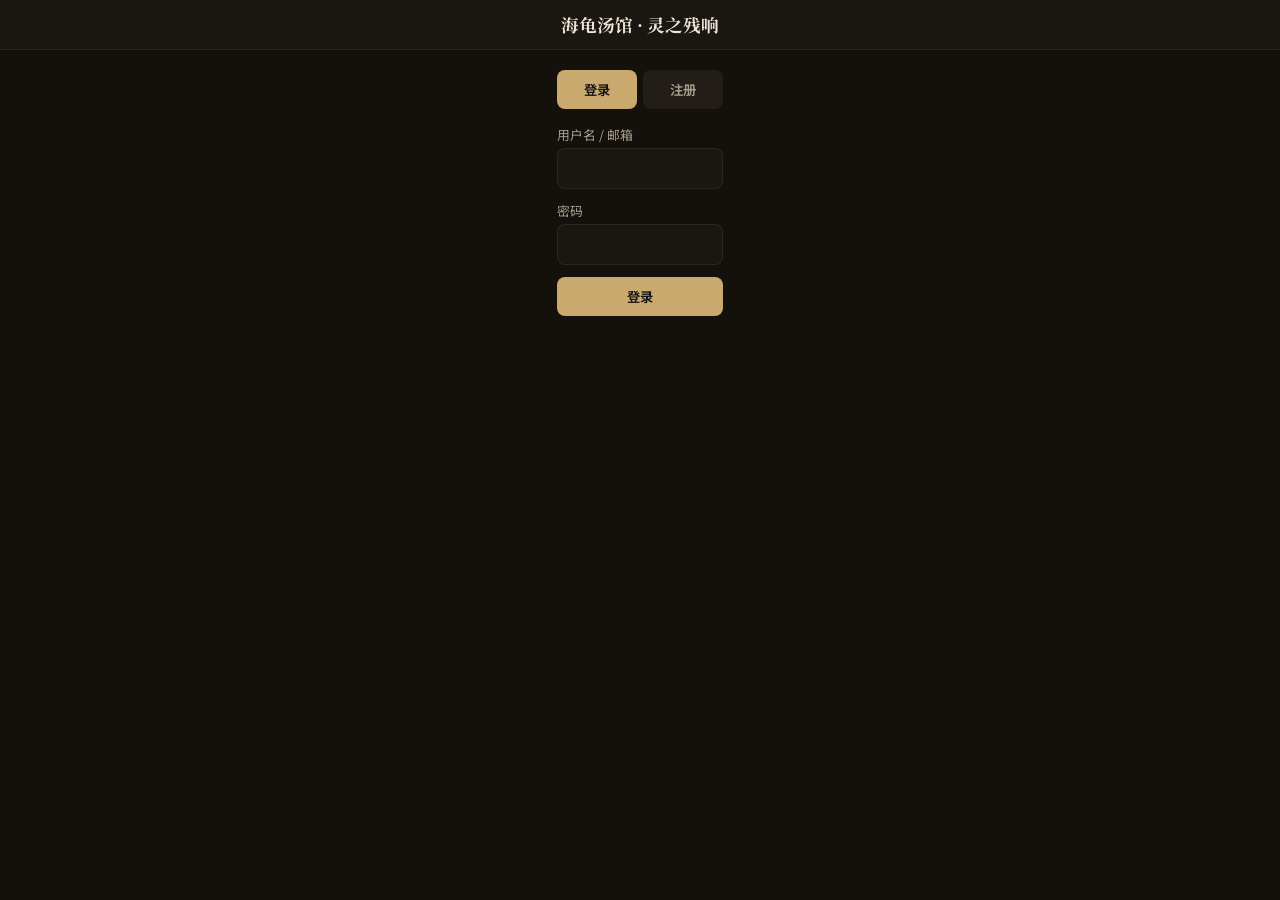
==== commit 3643e6c5: "refactor: 移除敏感配置，接入 GitHub Actions FTP 自动部署 - config.php 改为环境变量/示例模式，避免密钥入库 - 增加 config.example.php " ====
--- a/frontend/index.html
+++ b/frontend/index.html
@@ -1,28 +1,23 @@
-<!DOCTYPE html>
-<html lang="zh-CN">
-<head>
-  <meta charset="UTF-8" />
-  <meta name="viewport" content="width=device-width, initial-scale=1.0, maximum-scale=1.0, user-scalable=no, viewport-fit=cover" />
-  <title>海龟汤馆 · 悬疑推理收录站</title>
-  <meta name="description" content="收录经典海龟汤谜题，AI 主持、多人房间、邮箱注册登录。" />
-  <link rel="preconnect" href="https://fonts.googleapis.com" />
-  <link rel="preconnect" href="https://fonts.gstatic.com" crossorigin />
-  <link href="https://fonts.googleapis.com/css2?family=Noto+Serif+SC:wght@400;600;700&family=Noto+Sans+SC:wght@300;400;500;700&display=swap" rel="stylesheet" />
-  <link rel="stylesheet" href="./css/styles.css?v=17" />
-  <link rel="manifest" href="./manifest.json" />
-  <meta name="apple-mobile-web-app-capable" content="yes" />
-  <meta name="apple-mobile-web-app-status-bar-style" content="black-translucent" />
-</head>
-<body>
-  <div id="app"></div>
-  <div id="toast" class="toast"></div>
-  <script src="./js/marked.min.js"></script>
-  <script src="./js/purify.min.js"></script>
-  <script src="./js/app.js?v=17"></script>
-  <script>
-    if ('serviceWorker' in navigator) {
-      navigator.serviceWorker.register('./sw.js').catch(() => {});
-    }
-  </script>
-</body>
-</html>
+<!DOCTYPE html>
+<html lang="zh-CN">
+<head>
+  <meta charset="UTF-8" />
+  <meta name="viewport" content="width=device-width, initial-scale=1.0, maximum-scale=1.0, user-scalable=no, viewport-fit=cover" />
+  <title>海龟汤馆 · 灵之残响</title>
+  <meta name="description" content="极简海龟汤多人房间，AI 主持，4 人局。" />
+  <link rel="preconnect" href="https://fonts.googleapis.com" />
+  <link rel="preconnect" href="https://fonts.gstatic.com" crossorigin />
+  <link href="https://fonts.googleapis.com/css2?family=Noto+Serif+SC:wght@400;600;700&family=Noto+Sans+SC:wght@300;400;500;700&display=swap" rel="stylesheet" />
+  <link rel="stylesheet" href="./css/styles.css?v=19" />
+  <link rel="manifest" href="./manifest.json" />
+  <meta name="apple-mobile-web-app-capable" content="yes" />
+  <meta name="apple-mobile-web-app-status-bar-style" content="black-translucent" />
+</head>
+<body>
+  <div id="app"></div>
+  <div id="toast" class="toast"></div>
+  <script src="./js/marked.min.js"></script>
+  <script src="./js/purify.min.js"></script>
+  <script src="./js/app.js?v=19"></script>
+</body>
+</html>
--- a/frontend/css/styles.css
+++ b/frontend/css/styles.css
@@ -1,2854 +1,289 @@
-:root {
-  --bg: #14110d;
-  --bg-2: #1a1612;
-  --bg-3: #221d18;
-  --card: rgba(200, 180, 150, 0.04);
-  --card-hover: rgba(200, 180, 150, 0.07);
-  --card-solid: #1d1915;
-  --text: #ede6d8;
-  --text-2: #a89f8e;
-  --text-3: #6b6356;
-  --accent: #c9a96e;
-  --accent-2: #c9a96e;
-  --accent-glow: rgba(201, 169, 110, 0.2);
-  --danger: #d97168;
-  --success: #8aa872;
-  --warning: #d4a968;
-  --shadow: 0 16px 48px rgba(0, 0, 0, 0.4);
-  --shadow-sm: 0 6px 20px rgba(0, 0, 0, 0.24);
-  --radius: 14px;
-  --radius-sm: 10px;
-  --radius-xs: 6px;
-  --line: rgba(200, 180, 150, 0.1);
-  --line-strong: rgba(200, 180, 150, 0.18);
-}
-
-* {
-  box-sizing: border-box;
-}
-
-html {
-  scroll-behavior: smooth;
-}
-
-html, body {
-  margin: 0;
-  padding: 0;
-  background: var(--bg);
-  color: var(--text);
-  font-family: "Noto Sans SC", system-ui, -apple-system, BlinkMacSystemFont, sans-serif;
-  min-height: 100vh;
-  -webkit-font-smoothing: antialiased;
-  -moz-osx-font-smoothing: grayscale;
-}
-
-::selection {
-  background: rgba(201, 169, 110, 0.25);
-  color: #fff;
-}
-
-#app {
-  min-height: 100vh;
-}
-
-a {
-  color: inherit;
-  text-decoration: none;
-}
-
-button {
-  font-family: inherit;
-  border: none;
-  cursor: pointer;
-}
-
-input, textarea {
-  font-family: inherit;
-}
-
-/* Scrollbar */
-::-webkit-scrollbar {
-  width: 8px;
-  height: 8px;
-}
-::-webkit-scrollbar-track {
-  background: transparent;
-}
-::-webkit-scrollbar-thumb {
-  background: rgba(200, 180, 150, 0.12);
-  border-radius: 99px;
-}
-::-webkit-scrollbar-thumb:hover {
-  background: rgba(200, 180, 150, 0.2);
-}
-
-/* Background */
-.page {
-  min-height: 100vh;
-  position: relative;
-  overflow-x: hidden;
-}
-
-.page::before {
-  content: "";
-  position: fixed;
-  inset: 0;
-  background: var(--bg);
-  z-index: -2;
-  pointer-events: none;
-}
-
-.container {
-  max-width: 1200px;
-  margin: 0 auto;
-  padding: 0 20px;
-}
-
-.container-sm {
-  max-width: 480px;
-  margin: 0 auto;
-  padding: 0 20px;
-}
-
-/* Header */
-.header {
-  padding: 14px 0;
-  padding-top: calc(14px + env(safe-area-inset-top, 0px));
-  position: sticky;
-  top: 0;
-  z-index: 50;
-  background: var(--bg);
-  border-bottom: 1px solid var(--line);
-}
-
-.header-inner {
-  display: flex;
-  align-items: center;
-  justify-content: space-between;
-  gap: 16px;
-}
-
-.logo {
-  display: flex;
-  align-items: center;
-  gap: 10px;
-  font-weight: 700;
-  font-size: 1.2rem;
-  letter-spacing: -0.01em;
-  transition: opacity 0.2s ease;
-  font-family: "Noto Serif SC", serif;
-}
-
-.logo:hover {
-  opacity: 0.85;
-}
-
-.logo-icon {
-  width: 34px;
-  height: 34px;
-  border-radius: 8px;
-  background: var(--card-solid);
-  border: 1px solid var(--line-strong);
-  display: grid;
-  place-items: center;
-  font-size: 1.05rem;
-}
-
-.nav {
-  display: flex;
-  align-items: center;
-  gap: 2px;
-  background: var(--card);
-  padding: 3px;
-  border-radius: var(--radius-sm);
-  border: 1px solid var(--line);
-}
-
-.nav-item {
-  padding: 7px 14px;
-  border-radius: 7px;
-  color: var(--text-3);
-  font-size: 0.88rem;
-  font-weight: 500;
-  transition: all 0.2s ease;
-}
-
-.nav-item:hover {
-  color: var(--text-2);
-  background: var(--card-hover);
-}
-
-.nav-item.active {
-  color: var(--text);
-  background: var(--card-solid);
-}
-
-.header-actions {
-  display: flex;
-  align-items: center;
-  gap: 10px;
-}
-
-.btn-icon {
-  width: 38px;
-  height: 38px;
-  border-radius: 8px;
-  background: transparent;
-  color: var(--text-2);
-  display: grid;
-  place-items: center;
-  transition: all 0.2s ease;
-  font-size: 1rem;
-  border: 1px solid var(--line);
-}
-
-.btn-icon:hover {
-  background: var(--card-hover);
-  color: var(--text);
-}
-
-.btn-icon.has-key {
-  color: var(--success);
-  border-color: rgba(138, 168, 114, 0.3);
-}
-
-.user-chip {
-  display: inline-flex;
-  align-items: center;
-  gap: 8px;
-  padding: 6px 14px 6px 6px;
-  border-radius: 999px;
-  background: transparent;
-  color: var(--text-2);
-  font-size: 0.9rem;
-  transition: all 0.2s ease;
-  border: 1px solid var(--line);
-}
-
-.user-chip:hover {
-  background: var(--card-hover);
-  color: var(--text);
-}
-
-.user-avatar {
-  width: 26px;
-  height: 26px;
-  border-radius: 50%;
-  background: var(--card-solid);
-  border: 1px solid var(--line-strong);
-  color: var(--accent);
-  display: grid;
-  place-items: center;
-  font-size: 0.8rem;
-  font-weight: 700;
-}
-
-/* Hero */
-.hero {
-  padding: 80px 0 48px;
-  text-align: center;
-  position: relative;
-}
-
-.hero-badge {
-  display: inline-flex;
-  align-items: center;
-  gap: 8px;
-  padding: 5px 12px;
-  border-radius: var(--radius-xs);
-  background: transparent;
-  color: var(--text-3);
-  font-size: 0.78rem;
-  font-weight: 500;
-  margin-bottom: 28px;
-  border: 1px solid var(--line);
-  letter-spacing: 0.02em;
-}
-
-.hero h1 {
-  font-family: "Noto Serif SC", serif;
-  font-size: clamp(2.2rem, 6vw, 3.4rem);
-  font-weight: 700;
-  margin: 0 0 20px;
-  line-height: 1.15;
-  letter-spacing: -0.02em;
-  color: var(--text);
-}
-
-.hero p {
-  color: var(--text-2);
-  font-size: 1rem;
-  max-width: 560px;
-  margin: 0 auto 12px;
-  line-height: 1.8;
-}
-
-.curator {
-  color: var(--text-3);
-  font-size: 0.82rem;
-  font-weight: 400;
-  margin-bottom: 36px;
-  letter-spacing: 0.06em;
-}
-
-.search-box {
-  position: relative;
-  max-width: 560px;
-  margin: 0 auto;
-}
-
-.search-box input {
-  width: 100%;
-  padding: 14px 20px 14px 46px;
-  border-radius: var(--radius-sm);
-  border: 1px solid var(--line);
-  background: var(--card-solid);
-  color: var(--text);
-  font-size: 0.95rem;
-  outline: none;
-  transition: all 0.2s ease;
-}
-
-.search-box input::placeholder {
-  color: var(--text-3);
-}
-
-.search-box input:focus {
-  border-color: var(--accent);
-  background: var(--bg-3);
-}
-
-.search-icon {
-  position: absolute;
-  left: 16px;
-  top: 50%;
-  transform: translateY(-50%);
-  color: var(--text-3);
-  pointer-events: none;
-  font-size: 1rem;
-}
-
-/* Filters */
-.filters {
-  display: flex;
-  gap: 8px;
-  overflow-x: auto;
-  padding: 8px 0 28px;
-  margin-top: 24px;
-  -webkit-overflow-scrolling: touch;
-  scrollbar-width: none;
-}
-
-.filters::-webkit-scrollbar {
-  display: none;
-}
-
-.filter-chip {
-  flex-shrink: 0;
-  padding: 6px 14px;
-  border-radius: var(--radius-xs);
-  background: transparent;
-  color: var(--text-2);
-  font-size: 0.84rem;
-  font-weight: 500;
-  border: 1px solid var(--line);
-  transition: all 0.2s ease;
-}
-
-.filter-chip:hover {
-  background: var(--card-hover);
-  color: var(--text);
-}
-
-.filter-chip.active {
-  background: var(--card-solid);
-  color: var(--text);
-  border-color: var(--line-strong);
-}
-
-/* Stats */
-.stats-bar {
-  display: flex;
-  justify-content: center;
-  gap: 48px;
-  padding: 12px 0 32px;
-  color: var(--text-3);
-  font-size: 0.82rem;
-}
-
-.stat {
-  text-align: center;
-}
-
-.stat strong {
-  color: var(--text);
-  font-size: 1.3rem;
-  font-weight: 600;
-  display: block;
-  margin-bottom: 2px;
-  font-family: "Noto Serif SC", serif;
-}
-
-/* Section titles */
-.section-title {
-  font-family: "Noto Serif SC", serif;
-  font-size: 1.2rem;
-  font-weight: 600;
-  margin: 40px 0 18px;
-  padding-left: 12px;
-  border-left: 2px solid var(--accent);
-  display: flex;
-  align-items: center;
-  gap: 10px;
-  color: var(--text);
-}
-
-/* Cards grid */
-.grid {
-  display: grid;
-  grid-template-columns: repeat(auto-fill, minmax(min(100%, 290px), 1fr));
-  gap: 16px;
-  padding-bottom: 48px;
-}
-
-.card {
-  background: var(--card);
-  border: 1px solid var(--line);
-  border-radius: var(--radius);
-  padding: 20px;
-  cursor: pointer;
-  transition: border-color 0.2s ease, background 0.2s ease;
-  position: relative;
-  overflow: hidden;
-  animation: fadeInUp 0.4s ease both;
-}
-
-.card:hover {
-  border-color: var(--line-strong);
-  background: var(--card-hover);
-}
-
-.card-tag {
-  display: inline-flex;
-  align-items: center;
-  gap: 4px;
-  padding: 3px 10px;
-  border-radius: var(--radius-xs);
-  background: transparent;
-  color: var(--accent);
-  font-size: 0.72rem;
-  font-weight: 500;
-  margin-bottom: 12px;
-  letter-spacing: 0.02em;
-  border: 1px solid var(--line);
-}
-
-.card h3 {
-  font-family: "Noto Serif SC", serif;
-  font-size: 1.08rem;
-  font-weight: 600;
-  margin: 0 0 8px;
-  line-height: 1.4;
-  color: var(--text);
-}
-
-.card p {
-  color: var(--text-3);
-  font-size: 0.86rem;
-  line-height: 1.65;
-  margin: 0;
-  display: -webkit-box;
-  -webkit-line-clamp: 3;
-  -webkit-box-orient: vertical;
-  overflow: hidden;
-}
-
-/* Modal / detail */
-.overlay {
-  position: fixed;
-  inset: 0;
-  background: rgba(0, 0, 0, 0.7);
-  z-index: 100;
-  opacity: 0;
-  pointer-events: none;
-  transition: opacity 0.25s ease;
-}
-
-.overlay.open {
-  opacity: 1;
-  pointer-events: auto;
-}
-
-.modal {
-  position: fixed;
-  left: 50%;
-  top: 50%;
-  transform: translate(-50%, -48%) scale(0.98);
-  width: min(760px, calc(100vw - 32px));
-  max-height: calc(100vh - 32px);
-  background: var(--bg-2);
-  border: 1px solid var(--line-strong);
-  border-radius: var(--radius);
-  box-shadow: var(--shadow);
-  z-index: 101;
-  opacity: 0;
-  pointer-events: none;
-  transition: opacity 0.25s ease, transform 0.25s ease;
-  display: flex;
-  flex-direction: column;
-}
-
-.modal.open {
-  opacity: 1;
-  pointer-events: auto;
-  transform: translate(-50%, -50%) scale(1);
-}
-
-.modal-header {
-  display: flex;
-  align-items: flex-start;
-  justify-content: space-between;
-  gap: 16px;
-  padding: 26px 28px 18px;
-  border-bottom: 1px solid rgba(200, 180, 150, 0.08);
-}
-
-.modal-title {
-  font-family: "Noto Serif SC", serif;
-  font-size: 1.5rem;
-  font-weight: 700;
-  margin: 0 0 8px;
-  line-height: 1.25;
-}
-
-.modal-meta {
-  color: var(--text-3);
-  font-size: 0.85rem;
-}
-
-.modal-close {
-  width: 38px;
-  height: 38px;
-  border-radius: 50%;
-  background: rgba(200, 180, 150, 0.06);
-  color: var(--text-2);
-  display: grid;
-  place-items: center;
-  flex-shrink: 0;
-  transition: all 0.2s ease;
-  border: 1px solid rgba(200, 180, 150, 0.08);
-  font-size: 1.1rem;
-}
-
-.modal-close:hover {
-  background: rgba(200, 180, 150, 0.13);
-  color: var(--text);
-  transform: rotate(90deg);
-}
-
-.modal-body {
-  padding: 24px 28px;
-  overflow-y: auto;
-  flex: 1;
-}
-
-.section-label {
-  display: inline-flex;
-  align-items: center;
-  gap: 8px;
-  font-size: 0.78rem;
-  font-weight: 700;
-  text-transform: uppercase;
-  letter-spacing: 0.08em;
-  margin-bottom: 10px;
-  color: var(--accent);
-}
-
-.section-label::before {
-  content: "";
-  width: 6px;
-  height: 6px;
-  border-radius: 50%;
-  background: currentColor;
-}
-
-.section-label.base {
-  color: var(--accent-2);
-  display: flex;
-  align-items: center;
-  gap: 10px;
-}
-
-.reveal-toggle {
-  background: rgba(201, 169, 110, 0.12);
-  color: var(--accent-2);
-  border: 1px solid rgba(201, 169, 110, 0.25);
-  padding: 4px 12px;
-  border-radius: 999px;
-  font-size: 0.78rem;
-  font-weight: 600;
-  cursor: pointer;
-  transition: all 0.2s ease;
-}
-
-.reveal-toggle:hover {
-  background: rgba(201, 169, 110, 0.2);
-}
-
-.section-label.ai {
-  color: var(--warning);
-}
-
-.section-label.base::before,
-.section-label.ai::before {
-  background: currentColor;
-}
-
-.text-block {
-  background: rgba(200, 180, 150, 0.04);
-  border: 1px solid rgba(200, 180, 150, 0.07);
-  border-radius: var(--radius-sm);
-  padding: 12px 16px;
-  line-height: 1.6;
-  color: var(--text-2);
-  font-size: 0.95rem;
-  white-space: pre-wrap;
-  margin-bottom: 16px;
-}
-
-.text-block:last-child {
-  margin-bottom: 0;
-}
-
-.modal-actions {
-  display: flex;
-  gap: 10px;
-  padding: 14px 20px 20px;
-  border-top: 1px solid rgba(200, 180, 150, 0.08);
-  flex-wrap: nowrap;
-}
-
-.modal-actions .btn {
-  flex: 1;
-  min-width: 0;
-  padding: 10px 14px;
-  font-size: 0.9rem;
-}
-
-.btn {
-  flex: 1;
-  min-width: 120px;
-  padding: 14px 22px;
-  border-radius: var(--radius-sm);
-  font-size: 0.95rem;
-  font-weight: 600;
-  display: inline-flex;
-  align-items: center;
-  justify-content: center;
-  gap: 8px;
-  transition: all 0.2s ease;
-  border: 1px solid transparent;
-}
-
-.btn-primary {
-  background: var(--accent);
-  color: #1a1206;
-}
-
-.btn-primary:hover {
-  background: #d8b87c;
-}
-
-.btn-primary:active {
-  background: #b8985e;
-}
-
-.btn-secondary {
-  background: var(--card-solid);
-  color: var(--text);
-  border: 1px solid var(--line-strong);
-}
-
-.btn-secondary:hover {
-  background: var(--bg-3);
-}
-
-.btn-danger {
-  background: transparent;
-  color: var(--danger);
-  border: 1px solid rgba(217, 113, 104, 0.3);
-}
-
-.btn-danger:hover {
-  background: rgba(217, 113, 104, 0.1);
-}
-
-.btn-ghost {
-  background: transparent;
-  color: var(--text-2);
-  border: 1px solid var(--line);
-}
-
-.btn-ghost:hover {
-  background: rgba(200, 180, 150, 0.06);
-  color: var(--text);
-}
-
-.btn:disabled {
-  opacity: 0.5;
-  cursor: not-allowed;
-  transform: none !important;
-  box-shadow: none;
-}
-
-/* AI 问答区（单人模式） */
-.ai-area {
-  margin-top: 8px;
-  border: 1px solid rgba(212, 169, 104, 0.18);
-  border-radius: var(--radius-sm);
-  background: rgba(212, 169, 104, 0.05);
-  padding: 18px;
-  margin-bottom: 22px;
-}
-
-.ai-hint {
-  font-size: 0.82rem;
-  color: var(--text-3);
-  margin: 0 0 14px;
-  line-height: 1.6;
-}
-
-.ai-hint .warn {
-  color: var(--warning);
-}
-
-.empty-hint {
-  display: block;
-  color: var(--text-3);
-  font-style: italic;
-  opacity: 0.7;
-  padding: 4px 0;
-}
-
-.ai-history {
-  max-height: 220px;
-  overflow-y: auto;
-  margin-bottom: 14px;
-  padding-right: 4px;
-}
-
-.ai-turn {
-  margin-bottom: 10px;
-  padding: 12px 14px;
-  background: rgba(200, 180, 150, 0.03);
-  border-radius: var(--radius-xs);
-  border: 1px solid rgba(200, 180, 150, 0.05);
-}
-
-.ai-turn:last-child {
-  margin-bottom: 0;
-}
-
-.ai-q {
-  font-size: 0.88rem;
-  color: var(--text-2);
-  margin-bottom: 6px;
-}
-
-.ai-q::before {
-  content: "问 ";
-  color: var(--text-3);
-  font-size: 0.78rem;
-}
-
-.ai-a {
-  font-size: 0.95rem;
-  font-weight: 600;
-  color: var(--accent);
-}
-
-.ai-a::before {
-  content: "答 ";
-  color: var(--text-3);
-  font-size: 0.78rem;
-  font-weight: 400;
-}
-
-.ai-a.yes { color: var(--success); }
-.ai-a.no { color: var(--danger); }
-.ai-a.irrelevant { color: var(--text-3); }
-.ai-a.win { color: var(--warning); }
-
-.ai-input-row {
-  display: flex;
-  gap: 10px;
-}
-
-.ai-input-row input {
-  flex: 1;
-  padding: 12px 16px;
-  border-radius: var(--radius-xs);
-  border: 1px solid rgba(200, 180, 150, 0.1);
-  background: rgba(200, 180, 150, 0.05);
-  color: var(--text);
-  font-size: 0.92rem;
-  outline: none;
-  transition: all 0.2s ease;
-}
-
-.ai-input-row input:focus {
-  border-color: rgba(212, 169, 104, 0.45);
-  background: rgba(200, 180, 150, 0.07);
-}
-
-.ai-input-row input:disabled {
-  opacity: 0.5;
-  cursor: not-allowed;
-}
-
-.ai-input-row button {
-  flex-shrink: 0;
-  padding: 0 20px;
-  border-radius: var(--radius-xs);
-  background: var(--warning);
-  color: #1a1206;
-  font-weight: 600;
-  transition: all 0.2s ease;
-}
-
-.ai-input-row button:hover:not(:disabled) {
-  background: #e0b878;
-}
-
-.ai-input-row button:disabled {
-  opacity: 0.5;
-}
-
-.ai-empty {
-  text-align: center;
-  color: var(--text-3);
-  font-size: 0.85rem;
-  padding: 20px 0;
-}
-
-/* ========== 汤详情页（全屏） ========== */
-.soup-detail-page {
-  min-height: 100vh;
-  padding-bottom: 60px;
-}
-
-.soup-container {
-  max-width: 820px;
-  padding-top: 8px;
-}
-
-.back-btn {
-  display: inline-flex;
-  align-items: center;
-  gap: 4px;
-  margin: 16px 0 20px;
-  padding: 8px 16px;
-  min-width: auto;
-  flex: 0 0 auto;
-  font-size: 0.88rem;
-  color: var(--text-2);
-  background: rgba(200, 180, 150, 0.05);
-  border: 1px solid rgba(200, 180, 150, 0.08);
-  border-radius: 999px;
-  transition: all 0.2s ease;
-}
-
-.back-btn:hover {
-  background: rgba(200, 180, 150, 0.1);
-  color: var(--text);
-  transform: translateX(-2px);
-}
-
-.soup-detail-header {
-  margin-bottom: 28px;
-  padding-bottom: 24px;
-  border-bottom: 1px solid rgba(200, 180, 150, 0.08);
-}
-
-.soup-detail-header .card-tag {
-  margin-bottom: 12px;
-}
-
-.soup-detail-title {
-  font-family: "Noto Serif SC", serif;
-  font-size: clamp(1.8rem, 4vw, 2.4rem);
-  font-weight: 700;
-  margin: 0 0 8px;
-  line-height: 1.2;
-  letter-spacing: -0.02em;
-  color: var(--text);
-}
-
-.soup-detail-page .text-block {
-  font-size: 1rem;
-  line-height: 1.85;
-  padding: 18px 20px;
-  border-radius: var(--radius-sm);
-  background: rgba(200, 180, 150, 0.03);
-  border: 1px solid rgba(200, 180, 150, 0.06);
-}
-
-.soup-detail-page .section-label {
-  margin-top: 28px;
-  font-size: 0.82rem;
-}
-
-.soup-detail-page .ai-area {
-  background: rgba(200, 180, 150, 0.03);
-  border: 1px solid rgba(200, 180, 150, 0.06);
-  border-radius: var(--radius-sm);
-  padding: 18px 20px;
-  margin-top: 8px;
-}
-
-.soup-detail-actions {
-  display: flex;
-  gap: 12px;
-  margin-top: 36px;
-  padding-top: 24px;
-  border-top: 1px solid rgba(200, 180, 150, 0.08);
-  flex-wrap: wrap;
-}
-
-.soup-detail-actions .btn {
-  flex: 1;
-  min-width: 160px;
-}
-
-/* 表单 / 输入 */
-.field {
-  margin-bottom: 18px;
-}
-
-.field label {
-  display: block;
-  font-size: 0.84rem;
-  color: var(--text-2);
-  margin-bottom: 8px;
-  font-weight: 500;
-}
-
-.field-hint {
-  margin-left: 6px;
-  font-size: 0.72rem;
-  color: var(--text-3);
-  font-weight: 400;
-  opacity: 0.8;
-}
-
-.input {
-  width: 100%;
-  padding: 14px 18px;
-  border-radius: var(--radius-sm);
-  border: 1px solid var(--line);
-  background: var(--card-solid);
-  color: var(--text);
-  font-size: 0.98rem;
-  outline: none;
-  transition: all 0.2s ease;
-}
-
-.input::placeholder {
-  color: var(--text-3);
-}
-
-.input:focus {
-  border-color: var(--accent);
-  background: var(--bg-3);
-}
-
-.input.mono {
-  font-family: "SF Mono", "Fira Code", monospace;
-  font-size: 0.88rem;
-}
-
-.input-row {
-  display: flex;
-  gap: 10px;
-}
-
-.input-row .input {
-  flex: 1;
-}
-
-.input-row .btn-code {
-  flex-shrink: 0;
-  padding: 0 18px;
-  background: rgba(200, 180, 150, 0.07);
-  color: var(--text);
-  border: 1px solid rgba(200, 180, 150, 0.12);
-  border-radius: var(--radius-sm);
-  font-size: 0.86rem;
-  white-space: nowrap;
-  transition: all 0.2s ease;
-}
-
-.input-row .btn-code:hover:not(:disabled) {
-  background: rgba(200, 180, 150, 0.12);
-}
-
-.input-row .btn-code:disabled {
-  opacity: 0.5;
-}
-
-.form-card {
-  max-width: 460px;
-  margin: 56px auto;
-  background: var(--card);
-  border: 1px solid rgba(200, 180, 150, 0.08);
-  border-radius: var(--radius);
-  padding: 36px;
-  box-shadow: var(--shadow-sm);
-  position: relative;
-  animation: fadeInUp 0.5s ease both;
-}
-
-.form-card .logo-icon {
-  margin: 0 auto 18px;
-  width: 52px;
-  height: 52px;
-  font-size: 1.6rem;
-  border-radius: 16px;
-}
-
-.form-card::before {
-  content: "";
-  position: absolute;
-  top: 0;
-  left: 0;
-  right: 0;
-  height: 3px;
-  background: var(--accent);
-  border-radius: var(--radius) var(--radius) 0 0;
-}
-
-.form-card h2 {
-  font-family: "Noto Serif SC", serif;
-  margin: 0 0 6px;
-  text-align: center;
-  font-size: 1.7rem;
-}
-
-.form-card .sub {
-  color: var(--text-2);
-  text-align: center;
-  margin-bottom: 28px;
-  font-size: 0.9rem;
-}
-
-.form-error {
-  background: rgba(217, 113, 104, 0.1);
-  border: 1px solid rgba(217, 113, 104, 0.25);
-  color: var(--danger);
-  padding: 12px 16px;
-  border-radius: var(--radius-sm);
-  font-size: 0.88rem;
-  margin-bottom: 18px;
-}
-
-.form-success {
-  background: rgba(138, 168, 114, 0.1);
-  border: 1px solid rgba(138, 168, 114, 0.25);
-  color: var(--success);
-  padding: 12px 16px;
-  border-radius: var(--radius-sm);
-  font-size: 0.88rem;
-  margin-bottom: 18px;
-}
-
-.form-foot {
-  text-align: center;
-  margin-top: 20px;
-  font-size: 0.88rem;
-  color: var(--text-3);
-}
-
-.form-foot a {
-  color: var(--accent);
-}
-
-.form-tabs {
-  display: flex;
-  gap: 4px;
-  background: rgba(200, 180, 150, 0.04);
-  border-radius: var(--radius-sm);
-  padding: 4px;
-  margin-bottom: 26px;
-}
-
-.form-tab {
-  flex: 1;
-  padding: 11px;
-  border-radius: 10px;
-  color: var(--text-3);
-  font-size: 0.9rem;
-  font-weight: 500;
-  transition: all 0.2s ease;
-}
-
-.form-tab.active {
-  background: rgba(201, 169, 110, 0.14);
-  color: var(--accent);
-  box-shadow: inset 0 1px 0 rgba(200, 180, 150, 0.08);
-}
-
-/* 设置弹窗 */
-.settings-row {
-  display: flex;
-  align-items: center;
-  justify-content: space-between;
-  gap: 12px;
-  padding: 14px 0;
-  border-bottom: 1px solid rgba(200, 180, 150, 0.06);
-}
-
-.settings-row:last-child {
-  border-bottom: none;
-}
-
-.settings-label {
-  font-size: 0.92rem;
-  color: var(--text-2);
-}
-
-.settings-status {
-  font-size: 0.8rem;
-  padding: 4px 12px;
-  border-radius: 999px;
-  font-weight: 600;
-}
-
-.settings-status.ok {
-  color: var(--success);
-  background: rgba(138, 168, 114, 0.1);
-}
-
-.settings-status.no {
-  color: var(--text-3);
-  background: rgba(200, 180, 150, 0.05);
-}
-
-.warning-box {
-  background: rgba(212, 169, 104, 0.07);
-  border: 1px solid rgba(212, 169, 104, 0.22);
-  color: var(--warning);
-  padding: 14px 16px;
-  border-radius: var(--radius-sm);
-  font-size: 0.84rem;
-  line-height: 1.65;
-  margin-bottom: 18px;
-}
-
-.warning-box strong {
-  display: block;
-  margin-bottom: 4px;
-}
-
-/* 房间页 */
-.room-layout {
-  display: grid;
-  grid-template-columns: 1fr 320px;
-  gap: 22px;
-  padding: 28px 0 52px;
-}
-
-.chat-panel {
-  background: var(--card);
-  border: 1px solid rgba(200, 180, 150, 0.08);
-  border-radius: var(--radius);
-  display: flex;
-  flex-direction: column;
-  height: calc(100vh - 180px);
-  min-height: 520px;
-  box-shadow: var(--shadow-sm);
-  overflow: hidden;
-}
-
-.chat-header {
-  padding: 18px 22px;
-  border-bottom: 1px solid rgba(200, 180, 150, 0.06);
-  display: flex;
-  align-items: center;
-  justify-content: space-between;
-  gap: 12px;
-  background: rgba(200, 180, 150, 0.02);
-}
-
-.chat-title {
-  font-family: "SF Mono", monospace;
-  font-weight: 700;
-  font-size: 1.1rem;
-  color: var(--accent);
-  letter-spacing: 0.12em;
-}
-
-.chat-code {
-  color: var(--text-3);
-  font-size: 0.8rem;
-  margin-top: 4px;
-}
-
-.chat-body {
-  flex: 1;
-  overflow-y: auto;
-  padding: 18px 22px;
-}
-
-.msg {
-  margin-bottom: 14px;
-  max-width: 86%;
-  animation: fadeInUp 0.35s ease both;
-}
-
-.msg .meta {
-  font-size: 0.72rem;
-  color: var(--text-3);
-  margin-bottom: 5px;
-  padding: 0 6px;
-}
-
-.msg .bubble {
-  padding: 11px 15px;
-  border-radius: 16px;
-  font-size: 0.93rem;
-  line-height: 1.55;
-  background: rgba(200, 180, 150, 0.06);
-  display: inline-block;
-  border: 1px solid rgba(200, 180, 150, 0.07);
-}
-
-.msg.mine {
-  margin-left: auto;
-  text-align: right;
-}
-
-.msg.mine .bubble {
-  background: var(--accent);
-  color: #1a1206;
-  border: none;
-}
-
-.msg.system {
-  max-width: 100%;
-  text-align: center;
-}
-
-.msg.system .bubble {
-  background: transparent;
-  color: var(--text-3);
-  font-size: 0.8rem;
-  font-style: italic;
-  border: none;
-}
-
-.msg.ai_question .bubble {
-  background: rgba(212, 169, 104, 0.09);
-  border: 1px solid rgba(212, 169, 104, 0.2);
-  color: var(--warning);
-}
-
-.msg.ai_answer .bubble {
-  background: rgba(201, 169, 110, 0.09);
-  border: 1px solid rgba(201, 169, 110, 0.2);
-  color: var(--accent);
-  font-weight: 600;
-}
-
-.chat-input {
-  padding: 14px 18px;
-  border-top: 1px solid rgba(200, 180, 150, 0.06);
-  display: flex;
-  gap: 10px;
-  background: rgba(200, 180, 150, 0.02);
-}
-
-.chat-input input {
-  flex: 1;
-  padding: 12px 16px;
-  border-radius: var(--radius-xs);
-  border: 1px solid rgba(200, 180, 150, 0.1);
-  background: rgba(200, 180, 150, 0.05);
-  color: var(--text);
-  font-size: 0.94rem;
-  outline: none;
-  transition: all 0.2s ease;
-}
-
-.chat-input input:focus {
-  border-color: var(--accent);
-  background: rgba(200, 180, 150, 0.07);
-}
-
-.chat-input .btn {
-  min-width: auto;
-  flex: 0 0 auto;
-  padding: 0 16px;
-  border-radius: var(--radius-xs);
-  font-size: 0.9rem;
-  font-weight: 600;
-}
-
-.chat-ended-notice {
-  padding: 10px 18px;
-  text-align: center;
-  color: var(--warning);
-  font-size: 0.85rem;
-  background: rgba(212, 169, 104, 0.08);
-  border-top: 1px solid rgba(212, 169, 104, 0.12);
-}
-
-.room-side {
-  display: flex;
-  flex-direction: column;
-  gap: 18px;
-}
-
-.side-card {
-  background: var(--card);
-  border: 1px solid rgba(200, 180, 150, 0.08);
-  border-radius: var(--radius);
-  padding: 20px;
-  box-shadow: var(--shadow-sm);
-}
-
-.side-card h4 {
-  margin: 0 0 14px;
-  font-size: 0.95rem;
-  color: var(--text-2);
-  font-weight: 600;
-}
-
-.soup-mini {
-  font-size: 0.9rem;
-  background: rgba(200, 180, 150, 0.03);
-  border-radius: var(--radius-sm);
-  padding: 14px;
-  border: 1px solid rgba(200, 180, 150, 0.06);
-}
-
-.soup-mini .t {
-  font-family: "Noto Serif SC", serif;
-  font-weight: 700;
-  margin-bottom: 6px;
-  font-size: 1rem;
-}
-
-.soup-mini .s {
-  color: var(--text-3);
-  font-size: 0.78rem;
-  margin-bottom: 10px;
-}
-
-.soup-mini .surface {
-  color: var(--text-2);
-  font-size: 0.85rem;
-  line-height: 1.7;
-  white-space: pre-wrap;
-  max-height: 200px;
-  overflow-y: auto;
-  padding-right: 4px;
-}
-
-.no-soup {
-  color: var(--text-3);
-  font-size: 0.86rem;
-  text-align: center;
-  padding: 24px 0;
-  background: rgba(200, 180, 150, 0.03);
-  border-radius: var(--radius-sm);
-  border: 1px dashed rgba(200, 180, 150, 0.1);
-}
-
-.select-soup-btn {
-  width: 100%;
-  margin-top: 12px;
-  padding: 11px;
-  border-radius: var(--radius-xs);
-  background: rgba(200, 180, 150, 0.07);
-  color: var(--text);
-  border: 1px solid rgba(200, 180, 150, 0.12);
-  font-size: 0.86rem;
-  font-weight: 500;
-  transition: all 0.2s ease;
-}
-
-.select-soup-btn:hover {
-  background: rgba(200, 180, 150, 0.12);
-}
-
-/* 房间大厅 */
-.room-hall {
-  padding: 36px 0 52px;
-}
-
-.hall-head {
-  display: flex;
-  justify-content: space-between;
-  align-items: center;
-  margin-bottom: 28px;
-  flex-wrap: wrap;
-  gap: 14px;
-}
-
-.hall-head h2 {
-  font-family: "Noto Serif SC", serif;
-  margin: 0;
-  font-size: 1.7rem;
-}
-
-.join-box {
-  display: flex;
-  gap: 10px;
-  max-width: 340px;
-}
-
-.join-box input {
-  flex: 1;
-  padding: 11px 16px;
-  border-radius: var(--radius-xs);
-  border: 1px solid rgba(200, 180, 150, 0.1);
-  background: rgba(200, 180, 150, 0.05);
-  color: var(--text);
-  font-size: 0.94rem;
-  outline: none;
-  text-transform: uppercase;
-  transition: all 0.2s ease;
-}
-
-.join-box input:focus {
-  border-color: var(--accent);
-}
-
-.room-card {
-  background: var(--card);
-  border: 1px solid rgba(200, 180, 150, 0.08);
-  border-radius: var(--radius);
-  padding: 20px 22px;
-  display: flex;
-  align-items: center;
-  justify-content: space-between;
-  gap: 14px;
-  margin-bottom: 12px;
-  transition: all 0.25s ease;
-  box-shadow: var(--shadow-sm);
-}
-
-.room-card:hover {
-  border-color: var(--line-strong);
-  transform: translateX(4px);
-}
-
-.room-card .code {
-  font-family: "SF Mono", monospace;
-  color: var(--accent);
-  font-size: 1.2rem;
-  letter-spacing: 0.1em;
-  font-weight: 700;
-  margin-bottom: 4px;
-}
-
-.room-card .info {
-  flex: 1;
-  color: var(--text-3);
-  font-size: 0.85rem;
-}
-
-/* 汤选择器（房间内选汤） */
-.soup-picker {
-  max-height: 50vh;
-  overflow-y: auto;
-  padding-right: 4px;
-}
-
-.soup-pick-item {
-  padding: 14px 16px;
-  border-radius: var(--radius-xs);
-  cursor: pointer;
-  transition: all 0.2s ease;
-  border: 1px solid transparent;
-  margin-bottom: 6px;
-}
-
-.soup-pick-item:hover {
-  background: rgba(201, 169, 110, 0.08);
-  border-color: rgba(201, 169, 110, 0.15);
-}
-
-.soup-pick-item .t {
-  font-weight: 600;
-  font-size: 0.94rem;
-  margin-bottom: 3px;
-}
-
-.soup-pick-item .s {
-  color: var(--text-3);
-  font-size: 0.78rem;
-}
-
-/* Empty / loading */
-.empty {
-  text-align: center;
-  padding: 90px 20px;
-  color: var(--text-3);
-}
-
-.empty-icon {
-  font-size: 3.2rem;
-  margin-bottom: 18px;
-  opacity: 0.7;
-}
-
-.empty h3 {
-  color: var(--text-2);
-  margin: 0 0 8px;
-  font-size: 1.1rem;
-}
-
-.empty p {
-  margin: 0;
-  line-height: 1.7;
-  max-width: 320px;
-  margin-inline: auto;
-}
-
-.spinner {
-  width: 44px;
-  height: 44px;
-  border: 3px solid var(--line);
-  border-top-color: var(--accent);
-  border-radius: 50%;
-  animation: spin 0.85s linear infinite;
-  margin: 0 auto 18px;
-}
-
-.spinner.sm {
-  width: 16px;
-  height: 16px;
-  border-width: 2px;
-  display: inline-block;
-  vertical-align: middle;
-  margin: 0;
-}
-
-@keyframes spin {
-  to { transform: rotate(360deg); }
-}
-
-@keyframes fadeInUp {
-  from {
-    opacity: 0;
-    transform: translateY(16px);
-  }
-  to {
-    opacity: 1;
-    transform: translateY(0);
-  }
-}
-
-.card:nth-child(1) { animation-delay: 0ms; }
-.card:nth-child(2) { animation-delay: 60ms; }
-.card:nth-child(3) { animation-delay: 120ms; }
-.card:nth-child(4) { animation-delay: 180ms; }
-.card:nth-child(5) { animation-delay: 240ms; }
-.card:nth-child(6) { animation-delay: 300ms; }
-
-.footer {
-  text-align: center;
-  padding: 20px 20px 40px;
-  color: var(--text-3);
-  font-size: 0.78rem;
-  border-top: 1px solid var(--line);
-  margin-top: 20px;
-}
-
-.footer a {
-  color: var(--text-2);
-  text-decoration: underline;
-  text-underline-offset: 3px;
-}
-
-/* 注册提示 */
-.reg-hint {
-  margin-top: 12px;
-  color: var(--text-3);
-  font-size: 0.82rem;
-  text-align: center;
-  line-height: 1.5;
-}
-
-/* SMTP 已设置提示 */
-.smtp-pass-set {
-  color: var(--success, #4ade80);
-  font-size: 0.78rem;
-  font-weight: normal;
-  margin-left: 6px;
-}
-
-/* 邮件 provider 单选 */
-.provider-radio {
-  display: flex;
-  gap: 18px;
-  flex-wrap: wrap;
-  padding: 6px 0;
-}
-.provider-radio label {
-  display: flex;
-  align-items: center;
-  gap: 6px;
-  font-weight: normal;
-  cursor: pointer;
-}
-.provider-radio input[type="radio"] {
-  margin: 0;
-  cursor: pointer;
-}
-
-/* Toast */
-.toast {
-  position: fixed;
-  bottom: 28px;
-  left: 50%;
-  transform: translateX(-50%) translateY(140%);
-  background: var(--card-solid);
-  color: var(--text);
-  padding: 13px 24px;
-  border-radius: 999px;
-  border: 1px solid rgba(200, 180, 150, 0.1);
-  box-shadow: var(--shadow);
-  z-index: 200;
-  transition: transform 0.35s cubic-bezier(0.34, 1.56, 0.64, 1), opacity 0.2s ease, visibility 0s linear 0.2s;
-  font-size: 0.9rem;
-  max-width: 90vw;
-  display: flex;
-  align-items: center;
-  gap: 8px;
-  visibility: hidden;
-  opacity: 0;
-  pointer-events: none;
-}
-
-.toast.show {
-  transform: translateX(-50%) translateY(0);
-  visibility: visible;
-  opacity: 1;
-  pointer-events: auto;
-  transition: transform 0.35s cubic-bezier(0.34, 1.56, 0.64, 1), opacity 0.2s ease;
-}
-
-.toast.err {
-  border-color: rgba(217, 113, 104, 0.35);
-  color: #ffd6d6;
-}
-
-.toast.ok {
-  border-color: rgba(138, 168, 114, 0.35);
-  color: #dcfce7;
-}
-
-/* 个人中心 */
-.profile-grid {
-  display: grid;
-  grid-template-columns: 1fr 1fr;
-  gap: 20px;
-  padding: 28px 0 52px;
-  animation: fadeInUp 0.45s ease both;
-}
-
-.profile-header {
-  padding: 40px 0 24px;
-  display: flex;
-  align-items: center;
-  gap: 18px;
-}
-
-.profile-header .avatar {
-  width: 64px;
-  height: 64px;
-  border-radius: 50%;
-  background: var(--card-solid);
-  border: 1px solid var(--line-strong);
-  color: var(--accent);
-  display: grid;
-  place-items: center;
-  font-size: 1.6rem;
-  font-weight: 700;
-}
-
-.profile-header .info h2 {
-  margin: 0 0 4px;
-  font-size: 1.4rem;
-  font-family: "Noto Serif SC", serif;
-}
-
-.profile-header .info p {
-  margin: 0;
-  color: var(--text-3);
-  font-size: 0.9rem;
-}
-
-.profile-card {
-  background: var(--card);
-  border: 1px solid rgba(200, 180, 150, 0.08);
-  border-radius: var(--radius);
-  padding: 24px;
-  box-shadow: var(--shadow-sm);
-}
-
-.profile-card h3 {
-  margin: 0 0 18px;
-  font-size: 1.05rem;
-  font-family: "Noto Serif SC", serif;
-}
-
-.profile-stat {
-  display: flex;
-  justify-content: space-between;
-  padding: 10px 0;
-  border-bottom: 1px solid rgba(200, 180, 150, 0.06);
-  font-size: 0.9rem;
-}
-
-.profile-stat:last-child { border-bottom: none; }
-.profile-stat .v { color: var(--accent); font-weight: 600; }
-
-/* Focus visible */
-:focus-visible {
-  outline: 2px solid var(--accent);
-  outline-offset: 2px;
-}
-
-/* Skeleton */
-.skeleton {
-  background: rgba(200, 180, 150, 0.06);
-  background-size: 200% 100%;
-  animation: shimmer 1.4s ease-in-out infinite;
-  border-radius: var(--radius-sm);
-}
-
-@keyframes shimmer {
-  0% { background-position: 200% 0; }
-  100% { background-position: -200% 0; }
-}
-
-/* Mobile nav toggle */
-.mobile-menu-btn {
-  display: none;
-  width: 40px;
-  height: 40px;
-  border-radius: 12px;
-  background: rgba(200, 180, 150, 0.06);
-  color: var(--text-2);
-  border: 1px solid rgba(200, 180, 150, 0.08);
-  place-items: center;
-  font-size: 1.15rem;
-  transition: all 0.2s ease;
-}
-
-.mobile-menu-btn:hover {
-  background: rgba(200, 180, 150, 0.12);
-  color: var(--text);
-}
-
-.mobile-nav {
-  display: none;
-  position: absolute;
-  top: calc(100% + 8px);
-  left: 20px;
-  right: 20px;
-  background: var(--bg-2);
-  border: 1px solid rgba(200, 180, 150, 0.08);
-  border-radius: var(--radius-sm);
-  padding: 8px;
-  z-index: 60;
-  box-shadow: var(--shadow);
-  animation: fadeInUp 0.2s ease both;
-}
-
-.mobile-nav.open {
-  display: block;
-}
-
-.mobile-nav a {
-  display: block;
-  padding: 12px 14px;
-  border-radius: 10px;
-  color: var(--text-2);
-  font-size: 0.95rem;
-  font-weight: 500;
-  transition: all 0.2s ease;
-}
-
-.mobile-nav a:hover,
-.mobile-nav a.active {
-  background: rgba(201, 169, 110, 0.1);
-  color: var(--accent);
-}
-
-/* Mobile */
-@media (max-width: 860px) {
-  .room-layout {
-    grid-template-columns: 1fr;
-  }
-
-  .chat-panel {
-    height: 62vh;
-    min-height: 420px;
-  }
-
-  .room-side {
-    flex-direction: row;
-    flex-wrap: wrap;
-  }
-
-  .room-side .side-card {
-    flex: 1 1 260px;
-  }
-}
-
-@media (max-width: 640px) {
-  .hero {
-    padding: 36px 0 28px;
-  }
-
-  .hero h1 {
-    font-size: 2.2rem;
-  }
-
-  .card {
-    padding: 18px;
-  }
-
-  .modal {
-    width: 100vw;
-    max-height: 100vh;
-    max-height: 100dvh;
-    border-radius: var(--radius) var(--radius) 0 0;
-    left: 0;
-    top: auto;
-    bottom: 0;
-    transform: translateY(100%) scale(1);
-    opacity: 1;
-    transition: transform 0.35s cubic-bezier(0.34, 1.56, 0.64, 1);
-  }
-
-  .modal.open {
-    transform: translateY(0) scale(1);
-    opacity: 1;
-  }
-
-  .modal-header {
-    padding: 16px 20px 12px;
-  }
-
-  .modal-title {
-    font-size: 1.2rem;
-  }
-
-  .modal-body {
-    padding: 16px 20px;
-  }
-
-  .modal-actions {
-    padding: 12px 20px;
-    padding-bottom: calc(12px + env(safe-area-inset-bottom, 0px));
-  }
-
-  .modal-actions .btn {
-    padding: 10px 12px;
-    font-size: 0.85rem;
-    min-width: 0;
-  }
-
-  .stats-bar {
-    gap: 24px;
-  }
-
-  .nav {
-    display: none;
-  }
-
-  .mobile-menu-btn {
-    display: grid;
-  }
-
-  .profile-grid {
-    grid-template-columns: 1fr;
-  }
-
-  .form-card {
-    margin: 28px 12px;
-    padding: 28px 22px;
-  }
-
-  .room-side {
-    flex-direction: column;
-  }
-
-  .hall-head {
-    flex-direction: column;
-    align-items: stretch;
-  }
-
-  .join-box {
-    max-width: none;
-  }
-}
-
-/* ========== Admin ========== */
-.admin-layout {
-  display: flex;
-  gap: 20px;
-  padding-top: 20px;
-  padding-bottom: 40px;
-  min-height: calc(100vh - 80px);
-}
-
-.admin-sidebar {
-  flex: 0 0 200px;
-  display: flex;
-  flex-direction: column;
-  gap: 4px;
-  position: sticky;
-  top: 80px;
-  align-self: flex-start;
-}
-
-.admin-nav-item {
-  padding: 10px 14px;
-  border-radius: var(--radius-xs);
-  color: var(--text-2);
-  font-size: 0.9rem;
-  font-weight: 500;
-  transition: all 0.2s ease;
-}
-
-.admin-nav-item:hover {
-  background: rgba(200, 180, 150, 0.06);
-  color: var(--text);
-}
-
-.admin-nav-item.active {
-  background: var(--card-solid);
-  color: var(--text);
-  border-left: 2px solid var(--accent);
-}
-
-.admin-main {
-  flex: 1;
-  min-width: 0;
-}
-
-.admin-loading {
-  display: flex;
-  justify-content: center;
-  padding: 60px 0;
-}
-
-.spinner {
-  width: 36px;
-  height: 36px;
-  border: 3px solid rgba(200, 180, 150, 0.1);
-  border-top-color: var(--accent);
-  border-radius: 50%;
-  animation: spin 0.7s linear infinite;
-}
-
-@keyframes spin {
-  to { transform: rotate(360deg); }
-}
-
-.admin-section {
-  margin-bottom: 28px;
-}
-
-.admin-title {
-  font-family: "Noto Serif SC", serif;
-  font-size: 1.35rem;
-  font-weight: 700;
-  margin: 0 0 18px;
-}
-
-.admin-subtitle {
-  font-size: 1.05rem;
-  font-weight: 600;
-  margin: 0 0 12px;
-  color: var(--text-2);
-}
-
-.admin-stat-grid {
-  display: grid;
-  grid-template-columns: repeat(auto-fill, minmax(min(100%, 200px), 1fr));
-  gap: 14px;
-}
-
-.admin-stat-card {
-  background: var(--card);
-  border: 1px solid rgba(200, 180, 150, 0.08);
-  border-radius: var(--radius-sm);
-  padding: 16px;
-  display: flex;
-  align-items: center;
-  gap: 14px;
-}
-
-.admin-stat-icon {
-  font-size: 1.8rem;
-  flex-shrink: 0;
-}
-
-.admin-stat-value {
-  font-size: 1.3rem;
-  font-weight: 700;
-  line-height: 1.2;
-}
-
-.admin-stat-label {
-  font-size: 0.8rem;
-  color: var(--text-3);
-  margin-top: 2px;
-}
-
-.admin-stat-sub {
-  font-size: 0.72rem;
-  color: var(--accent);
-  margin-top: 2px;
-}
-
-.admin-table {
-  width: 100%;
-  border-collapse: collapse;
-  font-size: 0.85rem;
-}
-
-.admin-table th {
-  text-align: left;
-  padding: 10px 12px;
-  border-bottom: 1px solid rgba(200, 180, 150, 0.12);
-  color: var(--text-3);
-  font-weight: 600;
-  font-size: 0.8rem;
-  text-transform: uppercase;
-  letter-spacing: 0.03em;
-  white-space: nowrap;
-}
-
-.admin-table td {
-  padding: 10px 12px;
-  border-bottom: 1px solid rgba(200, 180, 150, 0.05);
-  vertical-align: middle;
-}
-
-.admin-table tr:hover td {
-  background: rgba(200, 180, 150, 0.03);
-}
-
-.admin-table a {
-  color: var(--accent);
-}
-
-.tag {
-  display: inline-block;
-  padding: 2px 8px;
-  border-radius: 999px;
-  font-size: 0.72rem;
-  font-weight: 600;
-  white-space: nowrap;
-}
-
-.tag-success { background: rgba(138, 168, 114, 0.12); color: var(--success); border: 1px solid rgba(138, 168, 114, 0.25); }
-.tag-danger { background: rgba(217, 113, 104, 0.12); color: var(--danger); border: 1px solid rgba(217, 113, 104, 0.25); }
-.tag-info { background: rgba(201, 169, 110, 0.1); color: var(--accent); border: 1px solid rgba(201, 169, 110, 0.25); }
-.tag-muted { background: transparent; color: var(--text-3); border: 1px solid var(--line); }
-
-.admin-toolbar {
-  display: flex;
-  align-items: center;
-  justify-content: space-between;
-  gap: 12px;
-  margin-bottom: 16px;
-  flex-wrap: wrap;
-}
-
-.admin-toolbar-right {
-  display: flex;
-  gap: 8px;
-  flex-wrap: wrap;
-}
-
-.admin-search {
-  min-width: 200px;
-  padding: 8px 12px;
-  font-size: 0.85rem;
-}
-
-.admin-select {
-  padding: 8px 12px;
-  font-size: 0.85rem;
-}
-
-.admin-btn-sm {
-  padding: 8px 14px !important;
-  font-size: 0.82rem !important;
-}
-
-.admin-actions {
-  display: flex;
-  gap: 6px;
-  flex-wrap: wrap;
-}
-
-.admin-act-btn {
-  background: rgba(200, 180, 150, 0.06);
-  color: var(--text-2);
-  border: 1px solid rgba(200, 180, 150, 0.08);
-  padding: 4px 10px;
-  border-radius: 6px;
-  font-size: 0.78rem;
-  cursor: pointer;
-  white-space: nowrap;
-  transition: all 0.2s ease;
-}
-
-.admin-act-btn:hover {
-  background: rgba(200, 180, 150, 0.12);
-  color: var(--text);
-}
-
-.admin-act-btn.danger {
-  color: var(--danger);
-  border-color: rgba(217, 113, 104, 0.2);
-}
-
-.admin-act-btn.danger:hover {
-  background: rgba(217, 113, 104, 0.15);
-}
-
-.admin-row {
-  display: flex;
-  gap: 12px;
-}
-
-.admin-row .field {
-  flex: 1;
-}
-
-.admin-form {
-  display: flex;
-  flex-direction: column;
-  gap: 16px;
-  max-width: 500px;
-}
-
-.admin-form-row {
-  display: flex;
-  align-items: center;
-  gap: 8px;
-  font-size: 0.9rem;
-  color: var(--text-2);
-}
-
-.admin-hint {
-  color: var(--text-3);
-  font-size: 0.85rem;
-  margin-bottom: 10px;
-}
-
-.admin-empty {
-  color: var(--text-3);
-  text-align: center;
-  padding: 30px 0;
-}
-
-.admin-error {
-  color: var(--danger);
-  padding: 30px 0;
-  text-align: center;
-}
-
-.admin-tip {
-  font-size: 0.85rem;
-  color: var(--text-2);
-  margin: 0 0 14px;
-  line-height: 1.6;
-}
-
-.admin-tip strong {
-  color: var(--warning);
-}
-
-.admin-tag-warn {
-  display: inline-block;
-  padding: 2px 8px;
-  background: rgba(255, 180, 0, 0.12);
-  color: var(--warning);
-  border-radius: 999px;
-  font-size: 0.78rem;
-  border: 1px solid rgba(255, 180, 0, 0.25);
-}
-
-.admin-msg-content {
-  max-width: 400px;
-  overflow: hidden;
-  text-overflow: ellipsis;
-  white-space: nowrap;
-}
-
-.admin-pagination {
-  display: flex;
-  gap: 6px;
-  justify-content: center;
-  margin-top: 16px;
-}
-
-.admin-page-btn {
-  min-width: 34px;
-  height: 34px;
-  padding: 0 8px;
-  border-radius: 8px;
-  background: rgba(200, 180, 150, 0.06);
-  color: var(--text-2);
-  font-size: 0.82rem;
-  border: 1px solid rgba(200, 180, 150, 0.08);
-  cursor: pointer;
-  transition: all 0.2s ease;
-}
-
-.admin-page-btn:hover {
-  background: rgba(200, 180, 150, 0.12);
-  color: var(--text);
-}
-
-.admin-page-btn.active {
-  background: rgba(201, 169, 110, 0.15);
-  color: var(--accent);
-  border-color: var(--accent);
-}
-
-@media (max-width: 768px) {
-  .admin-layout {
-    flex-direction: column;
-    gap: 0;
-    padding-top: 12px;
-  }
-
-  .admin-sidebar {
-    flex: 0 0 auto;
-    width: 100%;
-    flex-direction: row;
-    overflow-x: auto;
-    position: static;
-    top: auto;
-    gap: 4px;
-    padding-bottom: 10px;
-    margin-bottom: 12px;
-    border-bottom: 1px solid rgba(200, 180, 150, 0.08);
-    scrollbar-width: none;
-  }
-
-  .admin-sidebar::-webkit-scrollbar { display: none; }
-
-  .admin-nav-item {
-    flex-shrink: 0;
-    border-left: none !important;
-    border-radius: 8px;
-    padding: 8px 12px;
-    font-size: 0.82rem;
-    white-space: nowrap;
-  }
-
-  .admin-nav-item.active {
-    border-left: none !important;
-    border-bottom: none;
-    background: rgba(201, 169, 110, 0.15);
-  }
-
-  .admin-table {
-    font-size: 0.75rem;
-    display: block;
-    overflow-x: auto;
-    white-space: nowrap;
-    scrollbar-width: none;
-    -webkit-overflow-scrolling: touch;
-  }
-
-  .admin-table::-webkit-scrollbar { display: none; }
-
-  .admin-table thead,
-  .admin-table tbody,
-  .admin-table tr {
-    display: table;
-    table-layout: auto;
-    width: max-content;
-  }
-
-  .admin-table th,
-  .admin-table td {
-    padding: 6px 8px;
-  }
-
-  .admin-toolbar {
-    flex-direction: column;
-    align-items: stretch;
-  }
-
-  .admin-toolbar-right {
-    flex-direction: column;
-    gap: 8px;
-  }
-
-  .admin-search,
-  .admin-select {
-    min-width: 0;
-    width: 100%;
-  }
-
-  .admin-btn-sm {
-    width: 100%;
-  }
-
-  .admin-stat-grid {
-    grid-template-columns: repeat(2, 1fr);
-    gap: 10px;
-  }
-
-  .admin-stat-card {
-    padding: 12px;
-    gap: 10px;
-  }
-
-  .admin-stat-icon {
-    font-size: 1.3rem;
-  }
-
-  .admin-stat-value {
-    font-size: 1rem;
-  }
-
-  .admin-actions {
-    gap: 4px;
-  }
-
-  .admin-act-btn {
-    padding: 3px 6px;
-    font-size: 0.7rem;
-  }
-
-  .admin-msg-content {
-    max-width: 100px;
-  }
-
-  .admin-main {
-    padding-bottom: 40px;
-  }
-}
-
-/* ===================== Markdown 渲染样式 ===================== */
-/* md-body 容器：覆盖 .text-block 的 pre-wrap，让 marked 输出的 HTML 正常排版 */
-.text-block.md-body {
-  white-space: normal;
-  word-break: break-word;
-}
-
-.md-body > *:first-child { margin-top: 0; }
-.md-body > *:last-child { margin-bottom: 0; }
-
-/* 段落 */
-.md-body p {
-  margin: 0 0 10px 0;
-  line-height: 1.7;
-}
-
-/* 标题 */
-.md-body h1, .md-body h2, .md-body h3,
-.md-body h4, .md-body h5, .md-body h6 {
-  margin: 16px 0 8px 0;
-  font-weight: 700;
-  color: var(--text-1, #f2f4f8);
-  line-height: 1.4;
-}
-.md-body h1 { font-size: 1.25rem; }
-.md-body h2 { font-size: 1.15rem; }
-.md-body h3 { font-size: 1.05rem; }
-.md-body h4, .md-body h5, .md-body h6 { font-size: 1rem; }
-
-/* 加粗 / 斜体 */
-.md-body strong { font-weight: 700; color: var(--text); }
-.md-body em { font-style: italic; color: var(--danger); } /* 红色规则：倾斜体 */
-
-/* 蓝色规则：<span style="color: blue;"> 下划线标注 */
-.md-body span[style*="color: blue"],
-.md-body span[style*="color:blue"] {
-  color: #4dabf7 !important;
-  font-weight: 500;
-  text-decoration: none;
-}
-/* 蓝色规则内的加粗保持蓝色 */
-.md-body span[style*="color: blue"] strong,
-.md-body span[style*="color:blue"] strong {
-  color: #4dabf7;
-  font-weight: 700;
-}
-
-/* 删除线 */
-.md-body del { color: var(--text-3, #768094); }
-
-/* 引用块（汤源里的 > 选自...） */
-.md-body blockquote {
-  margin: 8px 0;
-  padding: 6px 12px;
-  border-left: 3px solid rgba(201, 169, 110, 0.4);
-  background: rgba(201, 169, 110, 0.05);
-  color: var(--text-3, #768094);
-  font-size: 0.88rem;
-  border-radius: 0 6px 6px 0;
-}
-
-/* 列表 */
-.md-body ul, .md-body ol {
-  margin: 8px 0;
-  padding-left: 24px;
-}
-.md-body li { margin: 4px 0; line-height: 1.7; }
-
-/* 表格（规则怪谈汤大量使用） */
-.md-body table {
-  width: 100%;
-  border-collapse: collapse;
-  margin: 12px 0;
-  font-size: 0.9rem;
-  display: block;
-  overflow-x: auto;
-  -webkit-overflow-scrolling: touch;
-}
-.md-body thead { background: rgba(200, 180, 150, 0.04); }
-.md-body th, .md-body td {
-  border: 1px solid rgba(200, 180, 150, 0.1);
-  padding: 8px 10px;
-  text-align: left;
-  vertical-align: top;
-  line-height: 1.7;
-  word-break: break-word;
-}
-.md-body th { font-weight: 600; color: var(--text-1, #f2f4f8); }
-.md-body tr:nth-child(even) td { background: rgba(200, 180, 150, 0.02); }
-
-/* 代码 */
-.md-body code {
-  background: rgba(0, 0, 0, 0.3);
-  padding: 2px 6px;
-  border-radius: 4px;
-  font-family: "SF Mono", "Fira Code", monospace;
-  font-size: 0.85em;
-  color: #ffb86c;
-}
-.md-body pre {
-  background: rgba(0, 0, 0, 0.4);
-  padding: 12px;
-  border-radius: 8px;
-  overflow-x: auto;
-  margin: 10px 0;
-}
-.md-body pre code {
-  background: none;
-  padding: 0;
-  color: inherit;
-}
-
-/* 分隔线 */
-.md-body hr {
-  border: none;
-  border-top: 1px solid rgba(200, 180, 150, 0.1);
-  margin: 16px 0;
-}
-
-/* 链接 */
-.md-body a {
-  color: var(--accent);
-  text-decoration: none;
-  word-break: break-all;
-}
-.md-body a:hover { text-decoration: underline; }
-
-/* 楷体：用于规则怪谈类汤的"解析"段落，区分正文与解析 */
-.md-body .kaiti,
-.md-body p.kaiti {
-  font-family: "KaiTi", "STKaiti", "楷体", "Noto Serif SC", serif;
-  font-style: normal;
-  color: #c9d1d9;
-  background: rgba(200, 180, 150, 0.02);
-  padding: 6px 10px;
-  border-left: 2px solid rgba(201, 169, 110, 0.3);
-  margin: 8px 0;
-  border-radius: 0 4px 4px 0;
-}
-
-/* 移动端表格滚动提示 */
-@media (max-width: 640px) {
-  .md-body table { font-size: 0.82rem; }
-  .md-body th, .md-body td { padding: 6px 8px; }
-}
-
-/* 图片：海龟汤图片（收容物、残响碎片等） */
-.md-body img {
-  max-width: 100%;
-  height: auto;
-  border-radius: 8px;
-  display: block;
-  margin: 8px auto;
-  background: rgba(200, 180, 150, 0.03);
-}
-/* 表格内的图片不要 auto margin，限制宽度 */
-.md-body td img { margin: 0; display: inline-block; max-width: 200px; }
-
-/* 评论区 */
-.comments-section { margin-top: 24px; }
-.comment-item { padding: 10px 0; border-bottom: 1px solid var(--line); }
-.comment-meta { font-size: 0.85rem; color: var(--text-3); margin-bottom: 4px; }
-.comment-content { font-size: 0.95rem; color: var(--text); white-space: pre-wrap; word-break: break-word; }
-.comment-del-btn { background: none; border: none; color: var(--danger); cursor: pointer; font-size: 0.8rem; margin-left: 8px; padding: 0; }
-.comment-del-btn:hover { text-decoration: underline; }
-.comment-form { display: flex; gap: 8px; margin-top: 12px; align-items: flex-end; }
-.comment-form textarea { flex: 1; resize: vertical; min-height: 60px; }
-.comment-form .btn { flex-shrink: 0; }
-
-/* 汤题编辑器 */
-.editor-tabs { display: flex; gap: 4px; margin-bottom: 12px; }
-.editor-tab { background: var(--bg-2); border: 1px solid var(--line); border-radius: 6px 6px 0 0; padding: 6px 14px; cursor: pointer; font-size: 0.85rem; color: var(--text-2); }
-.editor-tab.active { background: var(--bg-3); color: var(--text); border-bottom-color: transparent; }
-.editor-layout { display: flex; gap: 12px; }
-.editor-textarea { flex: 1; font-family: monospace; font-size: 0.9rem; resize: vertical; min-height: 200px; }
-.editor-preview { flex: 1; padding: 12px; border: 1px solid var(--line); border-radius: 6px; overflow-y: auto; max-height: 400px; background: var(--bg-2); }
-.img-item { display: inline-flex; flex-direction: column; align-items: center; gap: 4px; margin: 4px; }
-
-/* 移动端适配 */
-@media (max-width: 768px) {
-  .header { padding: 0 12px; }
-  .header .nav { display: none; }
-  .bottom-nav { display: flex; position: fixed; bottom: 0; left: 0; right: 0; background: var(--bg); border-top: 1px solid var(--line); padding: 8px 0; padding-bottom: calc(8px + env(safe-area-inset-bottom, 0px)); z-index: 100; justify-content: space-around; }
-  .bottom-nav a { color: var(--text-3); text-decoration: none; font-size: 0.72rem; text-align: center; padding: 4px 8px; line-height: 1.3; }
-  .bottom-nav a.active { color: var(--accent); }
-  .page { padding-bottom: 60px; }
-  .room-layout { flex-direction: column; }
-  .room-side { order: -1; }
-  .container { padding: 0 12px; }
-  .soup-grid { grid-template-columns: repeat(2, 1fr); }
-  .profile-grid { grid-template-columns: 1fr; }
-  .admin-row { flex-direction: column; }
-  .editor-layout { flex-direction: column; }
-  .editor-textarea, .editor-preview { max-height: 300px; }
-}
-@media (max-width: 480px) {
-  .soup-grid { grid-template-columns: 1fr; }
-  .hall-head { flex-direction: column; gap: 12px; }
-  .join-box { width: 100%; }
-}
-.bottom-nav { display: none; }
-
-/* ---------- 自制汤广场卡片作者 ---------- */
-.card-author {
-  display: inline-block;
-  font-size: 0.72rem;
-  color: var(--text-3);
-  margin-bottom: 6px;
-}
-
-/* ---------- 详情页作者区 ---------- */
-.soup-author {
-  display: flex;
-  align-items: center;
-  gap: 10px;
-  margin: 4px 0 20px;
-  padding: 10px 14px;
-  background: var(--card);
-  border: 1px solid rgba(200, 180, 150, 0.06);
-  border-radius: var(--radius-sm);
-  font-size: 0.9rem;
-  color: var(--text-2);
-}
-.soup-author .author-link {
-  color: var(--accent);
+:root {
+  --bg: #14110d;
+  --bg-2: #1a1612;
+  --bg-3: #221d18;
+  --card: rgba(200, 180, 150, 0.05);
+  --text: #ede6d8;
+  --text-2: #a89f8e;
+  --text-3: #6b6356;
+  --accent: #c9a96e;
+  --accent-glow: rgba(201, 169, 110, 0.2);
+  --danger: #d97168;
+  --success: #8aa872;
+  --warning: #d4a968;
+  --line: rgba(200, 180, 150, 0.1);
+  --line-strong: rgba(200, 180, 150, 0.2);
+  --radius: 12px;
+  --radius-sm: 8px;
+}
+
+* { box-sizing: border-box; }
+html, body {
+  margin: 0; padding: 0;
+  background: var(--bg);
+  color: var(--text);
+  font-family: "Noto Sans SC", system-ui, sans-serif;
+  height: 100%;
+  overflow: hidden;
+}
+
+#app { height: 100%; }
+
+button, input, textarea, select {
+  font-family: inherit;
+  border: none;
+  outline: none;
+}
+
+button {
+  cursor: pointer;
+  background: var(--accent);
+  color: #111;
+  padding: 10px 16px;
+  border-radius: var(--radius-sm);
   font-weight: 600;
-}
-.soup-author .author-link:hover { text-decoration: underline; }
-.soup-author .author-official {
-  color: var(--text-3);
-}
-.soup-author .btn { padding: 4px 14px; font-size: 0.82rem; margin-left: auto; }
-
-/* ---------- 我的投稿列表 ---------- */
-.my-submissions-card { grid-column: 1 / -1; }
-.submission-item {
-  padding: 14px 0;
-  border-bottom: 1px solid rgba(200, 180, 150, 0.06);
-}
-.submission-item:last-child { border-bottom: none; }
-.submission-head {
+  transition: opacity .2s;
+}
+button:hover { opacity: .85; }
+button:disabled { opacity: .4; cursor: not-allowed; }
+
+input, textarea, select {
+  background: var(--bg-2);
+  color: var(--text);
+  border: 1px solid var(--line);
+  border-radius: var(--radius-sm);
+  padding: 10px 12px;
+  width: 100%;
+}
+input:focus, textarea:focus, select:focus { border-color: var(--accent); }
+
+a { color: var(--accent); text-decoration: none; }
+
+/* Toast */
+.toast {
+  position: fixed;
+  bottom: 24px;
+  left: 50%;
+  transform: translateX(-50%) translateY(20px);
+  background: var(--bg-3);
+  color: var(--text);
+  padding: 10px 18px;
+  border-radius: 99px;
+  border: 1px solid var(--line-strong);
+  opacity: 0;
+  pointer-events: none;
+  transition: all .25s;
+  z-index: 200;
+}
+.toast.show { opacity: 1; transform: translateX(-50%) translateY(0); }
+.toast.err { color: var(--danger); border-color: rgba(217, 113, 104, .4); }
+
+/* Layout */
+.page { height: 100%; display: flex; flex-direction: column; }
+.header {
+  padding: 12px 16px;
+  padding-top: calc(12px + env(safe-area-inset-top, 0px));
+  background: var(--bg-2);
+  border-bottom: 1px solid var(--line);
   display: flex;
   align-items: center;
   justify-content: space-between;
-  gap: 10px;
-  margin-bottom: 4px;
-}
-.submission-title {
-  font-weight: 600;
-  color: var(--text);
-  font-family: "Noto Serif SC", serif;
-}
-.submission-title:hover { color: var(--accent); }
-.submission-meta {
-  font-size: 0.78rem;
-  color: var(--text-3);
-  margin: 2px 0 8px;
-}
-.submission-actions {
-  display: flex;
-  gap: 8px;
-}
-.reject-reason {
-  font-size: 0.82rem;
-  color: var(--danger);
-  background: rgba(217, 113, 104, 0.08);
-  border: 1px solid rgba(217, 113, 104, 0.18);
-  padding: 6px 10px;
-  border-radius: 8px;
-  margin: 4px 0;
-}
-
-/* 投稿状态徽章 */
-.status-badge {
-  display: inline-block;
-  padding: 3px 10px;
-  border-radius: 999px;
-  font-size: 0.72rem;
-  font-weight: 600;
-  white-space: nowrap;
-}
-.status-badge.pending {
-  background: rgba(212, 169, 104, 0.12);
-  color: var(--warning);
-  border: 1px solid rgba(212, 169, 104, 0.25);
-}
-.status-badge.approved {
-  background: rgba(138, 168, 114, 0.12);
-  color: var(--success);
-  border: 1px solid rgba(138, 168, 114, 0.25);
-}
-.status-badge.rejected {
-  background: rgba(217, 113, 104, 0.12);
-  color: var(--danger);
-  border: 1px solid rgba(217, 113, 104, 0.25);
-}
-
-/* ===== 真人主持模式 · 主持人面板 ===== */
-.host-panel {
-  border-color: rgba(217, 166, 74, 0.3);
-  background: linear-gradient(180deg, rgba(217, 166, 74, 0.05), var(--card));
-}
-.host-base {
-  background: rgba(0, 0, 0, 0.15);
-  border: 1px dashed rgba(217, 166, 74, 0.25);
+  gap: 12px;
+  flex-shrink: 0;
+}
+.logo { font-family: "Noto Serif SC", serif; font-weight: 700; font-size: 1.1rem; }
+.header-actions { display: flex; gap: 8px; align-items: center; }
+.btn-ghost {
+  background: transparent;
+  color: var(--text-2);
+  border: 1px solid var(--line);
+  padding: 7px 12px;
+  font-size: .85rem;
+}
+.btn-ghost:hover { color: var(--text); border-color: var(--line-strong); }
+
+/* Lobby */
+.lobby { flex: 1; overflow-y: auto; padding: 16px; }
+.lobby-section { margin-bottom: 20px; }
+.lobby-section h2 { font-size: 1rem; color: var(--text-2); margin: 0 0 10px; }
+.card {
+  background: var(--card);
+  border: 1px solid var(--line);
   border-radius: var(--radius);
-  padding: 10px 12px;
-  margin-bottom: 12px;
-}
-.host-base-label {
-  font-size: 0.75rem;
-  color: var(--text-3);
-  margin-bottom: 4px;
-  font-weight: 600;
-}
-.host-base-text {
-  font-size: 0.85rem;
-  color: var(--text-1);
-  white-space: pre-wrap;
-  word-break: break-word;
-  line-height: 1.6;
-}
-.host-answer-btns {
-  display: flex;
-  flex-wrap: wrap;
-  gap: 6px;
-}
-.host-answer-btns .btn {
-  flex: 1 1 auto;
-  min-width: 56px;
-  padding: 6px 10px;
-  font-size: 0.85rem;
-}
-
-/* ===== 关键节点列表 ===== */
-.node-list {
-  display: flex;
-  flex-direction: column;
-  gap: 6px;
-}
-.node-item {
+  padding: 14px;
+  margin-bottom: 10px;
+}
+.card-title { font-weight: 600; margin-bottom: 4px; }
+.card-meta { font-size: .8rem; color: var(--text-3); }
+.soup-grid { display: grid; grid-template-columns: repeat(auto-fill, minmax(220px, 1fr)); gap: 10px; }
+.soup-item {
+  background: var(--card);
+  border: 1px solid var(--line);
+  border-radius: var(--radius-sm);
+  padding: 12px;
+  cursor: pointer;
+  transition: border-color .2s;
+}
+.soup-item:hover { border-color: var(--accent); }
+.soup-item.active { border-color: var(--accent); background: var(--accent-glow); }
+
+/* Forms */
+.form { max-width: 360px; margin: 0 auto; padding: 20px 16px; }
+.form h2 { text-align: center; margin-bottom: 18px; }
+.field { margin-bottom: 12px; }
+.field label { display: block; font-size: .8rem; color: var(--text-2); margin-bottom: 4px; }
+.tabs { display: flex; gap: 6px; margin-bottom: 16px; }
+.tab { flex: 1; background: var(--bg-3); color: var(--text-2); }
+.tab.active { background: var(--accent); color: #111; }
+
+/* Room */
+.room { flex: 1; display: flex; flex-direction: column; overflow: hidden; }
+.room-hud {
+  padding: 12px 16px;
+  background: var(--bg-2);
+  border-bottom: 1px solid var(--line);
   display: flex;
   align-items: center;
   justify-content: space-between;
+  gap: 12px;
+  flex-shrink: 0;
+}
+.hud-info { flex: 1; min-width: 0; }
+.hud-title { font-weight: 600; font-size: .95rem; white-space: nowrap; overflow: hidden; text-overflow: ellipsis; }
+.hud-sub { font-size: .75rem; color: var(--text-3); }
+.hud-sanity {
+  text-align: right;
+  flex-shrink: 0;
+}
+.hud-sanity .val { font-size: 1.4rem; font-weight: 700; color: var(--accent); }
+.hud-sanity .label { font-size: .7rem; color: var(--text-3); }
+
+.resonance {
+  padding: 12px 16px;
+  background: rgba(201, 169, 110, .06);
+  border-bottom: 1px solid var(--line-strong);
+  font-size: .9rem;
+  line-height: 1.6;
+  max-height: 25vh;
+  overflow-y: auto;
+  flex-shrink: 0;
+}
+.resonance-label { font-size: .7rem; color: var(--accent); margin-bottom: 4px; }
+
+.chat-wrap { flex: 1; display: flex; flex-direction: column; overflow: hidden; }
+.chat-messages {
+  flex: 1;
+  overflow-y: auto;
+  padding: 12px 16px;
+  display: flex;
+  flex-direction: column;
+  gap: 10px;
+}
+.msg {
+  max-width: 88%;
+  padding: 9px 12px;
+  border-radius: var(--radius-sm);
+  font-size: .9rem;
+  line-height: 1.45;
+  word-break: break-word;
+}
+.msg-self { align-self: flex-end; background: var(--accent-glow); border: 1px solid var(--line-strong); }
+.msg-other { align-self: flex-start; background: var(--card); border: 1px solid var(--line); }
+.msg-system { align-self: center; color: var(--text-3); font-size: .78rem; text-align: center; max-width: 92%; }
+.msg-ai { align-self: flex-start; background: rgba(138, 168, 114, .1); border: 1px solid rgba(138, 168, 114, .25); color: var(--success); }
+.msg-host { align-self: flex-start; background: rgba(212, 169, 104, .1); border: 1px solid rgba(212, 169, 104, .25); color: var(--warning); }
+.msg-author { font-size: .7rem; color: var(--text-3); margin-bottom: 2px; }
+.msg-time { font-size: .65rem; color: var(--text-3); margin-top: 3px; text-align: right; }
+
+.chat-input {
+  padding: 10px 14px calc(10px + env(safe-area-inset-bottom, 0px));
+  background: var(--bg-2);
+  border-top: 1px solid var(--line);
+  display: flex;
   gap: 8px;
-  padding: 6px 10px;
+  flex-shrink: 0;
+}
+.chat-input input { flex: 1; }
+.chat-input button { flex-shrink: 0; }
+
+/* Modals */
+.modal-overlay {
+  position: fixed;
+  inset: 0;
+  background: rgba(0,0,0,.7);
+  display: grid;
+  place-items: center;
+  z-index: 100;
+  padding: 16px;
+}
+.modal {
+  background: var(--bg-2);
+  border: 1px solid var(--line);
   border-radius: var(--radius);
-  background: rgba(0, 0, 0, 0.12);
-  font-size: 0.85rem;
-}
-.node-item.hit {
-  background: rgba(138, 168, 114, 0.12);
-}
-.node-name {
-  flex: 1;
-  word-break: break-word;
-}
-.node-toggle {
+  width: 100%;
+  max-width: 420px;
+  max-height: 85vh;
+  overflow-y: auto;
+  padding: 18px;
+}
+.modal h3 { margin: 0 0 14px; }
+.modal-close {
+  float: right;
+  background: transparent;
+  color: var(--text-3);
   border: none;
-  background: rgba(200, 180, 150, 0.15);
+  padding: 0;
+  font-size: 1.4rem;
+  line-height: 1;
+}
+.character-grid {
+  display: grid;
+  grid-template-columns: repeat(2, 1fr);
+  gap: 8px;
+  margin: 12px 0;
+}
+.character-card {
+  background: var(--card);
+  border: 1px solid var(--line);
+  border-radius: var(--radius-sm);
+  padding: 10px;
+  cursor: pointer;
+  font-size: .85rem;
+}
+.character-card:hover { border-color: var(--accent); }
+.character-card.selected { border-color: var(--accent); background: var(--accent-glow); }
+.character-card .dept { font-size: .7rem; color: var(--text-3); }
+
+/* Host tools */
+.host-tools {
+  padding: 8px 16px;
+  background: var(--bg-3);
+  border-bottom: 1px solid var(--line);
+  display: flex;
+  gap: 8px;
+  overflow-x: auto;
+  flex-shrink: 0;
+}
+.host-tools button {
+  padding: 7px 12px;
+  font-size: .8rem;
+  background: var(--bg-2);
   color: var(--text-2);
-  font-size: 0.75rem;
-  padding: 2px 8px;
-  border-radius: 4px;
-  cursor: pointer;
-  white-space: nowrap;
-}
-.node-toggle:hover {
-  background: rgba(200, 180, 150, 0.3);
-}
-
-/* 主持人问答消息样式 */
-.msg.host_question .bubble {
-  background: rgba(217, 166, 74, 0.12);
-  border: 1px solid rgba(217, 166, 74, 0.25);
-}
-.msg.host_answer .bubble {
-  background: rgba(138, 168, 114, 0.15);
-  border: 1px solid rgba(138, 168, 114, 0.3);
-  font-weight: 600;
-}
-
-/* AI 模式下房主折叠查看汤底 */
-details.host-view-base {
-  padding: 14px 20px;
-  cursor: pointer;
-}
-details.host-view-base > summary {
-  font-size: 0.95rem;
-  font-weight: 600;
-  color: var(--text-2);
-  list-style: none;
-  outline: none;
-  user-select: none;
-}
-details.host-view-base > summary::-webkit-details-marker { display: none; }
-details.host-view-base > summary::before {
-  content: "▶ ";
-  font-size: 0.7em;
-  color: var(--text-3);
-  transition: transform 0.15s;
-  display: inline-block;
-}
-details.host-view-base[open] > summary::before {
-  content: "▼ ";
-}
-
-/* ===== 灵之残响房间 ===== */
-.lzcx-stat-row {
-  display: flex;
-  justify-content: space-between;
-  align-items: center;
-  padding: 7px 0;
-  border-bottom: 1px solid rgba(200, 180, 150, 0.06);
-  font-size: 0.88rem;
-  color: var(--text-2);
-}
-.lzcx-stat-row:last-child {
-  border-bottom: none;
-}
-.lzcx-stat-row span:last-child {
-  color: var(--text);
-  font-weight: 600;
-  font-family: "SF Mono", monospace;
-}
-.lzcx-tags {
-  margin-top: 10px;
-  display: flex;
-  flex-wrap: wrap;
-  gap: 6px;
-  align-items: center;
-}
-.lzcx-tags-label {
-  font-size: 0.78rem;
-  color: var(--text-3);
-}
-.lzcx-tag {
-  display: inline-flex;
-  padding: 3px 8px;
-  border-radius: 6px;
-  background: rgba(201, 169, 110, 0.12);
-  color: var(--accent);
-  font-size: 0.78rem;
-  border: 1px solid rgba(201, 169, 110, 0.18);
-}
-.lzcx-members {
-  display: flex;
-  flex-direction: column;
-  gap: 8px;
-}
-.lzcx-member {
-  display: flex;
-  align-items: center;
-  justify-content: space-between;
-  gap: 8px;
-  padding: 8px 10px;
-  border-radius: var(--radius-xs);
-  background: rgba(0, 0, 0, 0.12);
-}
-.lzcx-member-name {
-  font-size: 0.88rem;
-  color: var(--text);
-  display: flex;
-  align-items: center;
-  gap: 6px;
-  flex-wrap: wrap;
-}
-.lzcx-role {
-  font-size: 0.7rem;
-  padding: 2px 6px;
-  border-radius: 4px;
-  font-weight: 600;
-}
-.lzcx-role.host {
-  background: rgba(217, 166, 74, 0.18);
-  color: var(--accent);
-}
-.lzcx-role.char {
-  background: rgba(138, 168, 114, 0.15);
-  color: var(--success);
-}
-.lzcx-char-select {
-  background: var(--bg-3);
-  color: var(--text);
-  border: 1px solid var(--line);
-  border-radius: 6px;
-  padding: 5px 8px;
-  font-size: 0.8rem;
-  outline: none;
-  max-width: 110px;
-}
-.lzcx-char-select:focus {
-  border-color: var(--accent);
-}
-.lzcx-host-btns {
-  display: flex;
-  flex-wrap: wrap;
-  gap: 8px;
-}
-.lzcx-host-btns .btn {
-  flex: 1 1 auto;
-  min-width: 72px;
-  padding: 7px 10px;
-  font-size: 0.82rem;
-}
+  border: 1px solid var(--line);
+}
+.host-tools button.primary { background: var(--accent); color: #111; border-color: var(--accent); }
+
+.hidden { display: none !important; }
+
+.auth-page { justify-content: flex-start; }
+.auth-page .header { justify-content: center; }
+
+.md-body img { max-width: 100%; border-radius: var(--radius-sm); }
+.md-body em { color: #e57373; font-style: normal; }
+.md-body p { margin: 0 0 .6em; }
+.md-body p:last-child { margin-bottom: 0; }
+
+.modal-overlay { cursor: pointer; }
+.modal { cursor: default; }
+.modal .md-body { max-height: 60vh; overflow-y: auto; font-size: .9rem; line-height: 1.6; }
+
